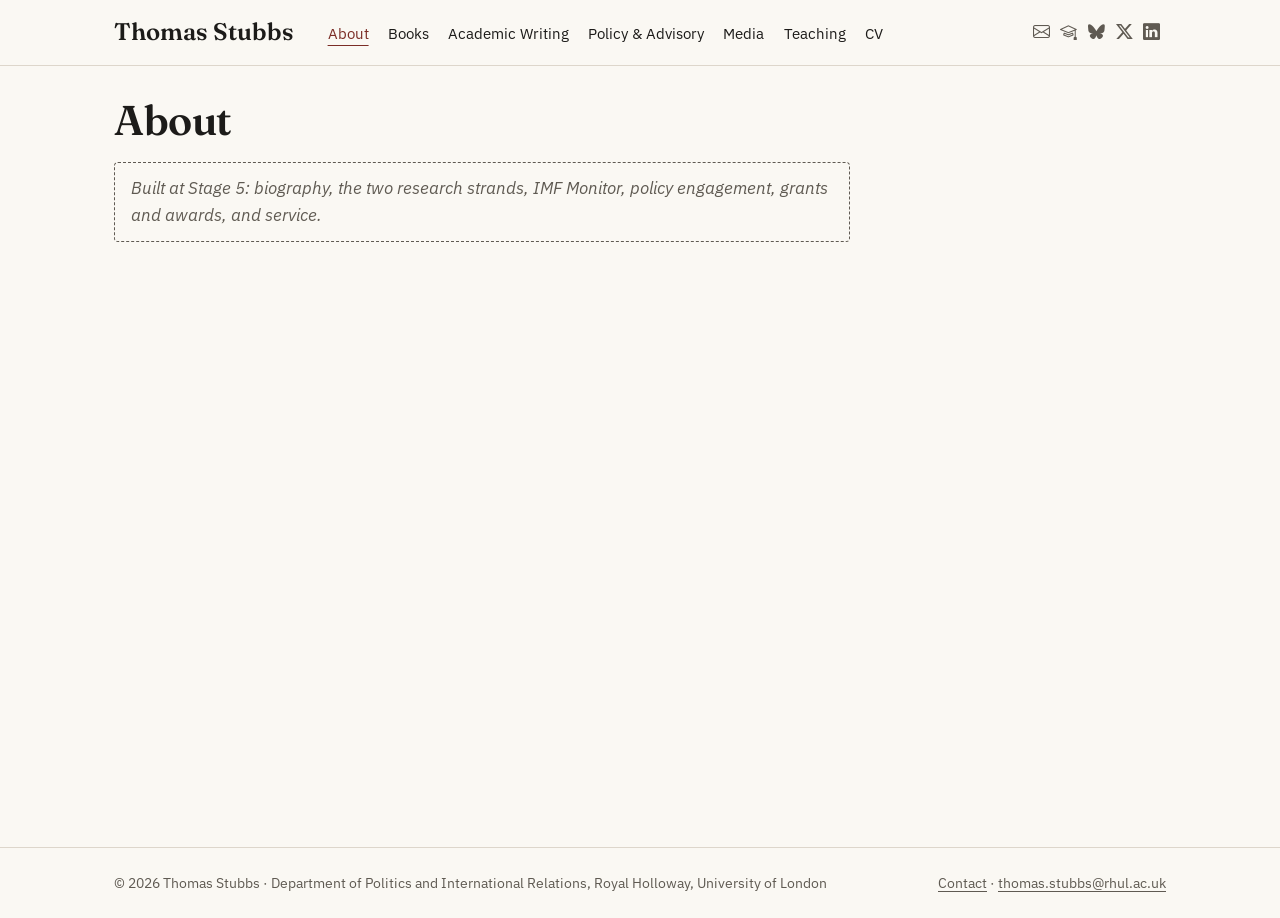
==== docs/about/index.html @ 8ccba4ed "Stage 5: CV and Contact pages - CV: download button, then the PDF open on the page in a frame, as   " ====
<!DOCTYPE html>
<html xmlns="http://www.w3.org/1999/xhtml" lang="en-GB" xml:lang="en-GB"><head>

<meta charset="utf-8">
<meta name="generator" content="quarto-1.9.38">

<meta name="viewport" content="width=device-width, initial-scale=1.0, user-scalable=yes">


<title>About | Thomas Stubbs</title>
<style>
/* Default styles provided by pandoc.
** See https://pandoc.org/MANUAL.html#variables-for-html for config info.
*/
code{white-space: pre-wrap;}
span.smallcaps{font-variant: small-caps;}
div.columns{display: flex; gap: min(4vw, 1.5em);}
div.column{flex: auto; overflow-x: auto;}
div.hanging-indent{margin-left: 1.5em; text-indent: -1.5em;}
ul.task-list{list-style: none;}
ul.task-list li input[type="checkbox"] {
  width: 0.8em;
  margin: 0 0.8em 0.2em -1em; /* quarto-specific, see https://github.com/quarto-dev/quarto-cli/issues/4556 */ 
  vertical-align: middle;
}
</style>


<script src="../site_libs/quarto-nav/quarto-nav.js"></script>
<script src="../site_libs/quarto-nav/headroom.min.js"></script>
<link href="../images/favicon.png" rel="icon" type="image/png">
<script src="../site_libs/clipboard/clipboard.min.js"></script>
<script src="../site_libs/quarto-html/quarto.js" type="module"></script>
<script src="../site_libs/quarto-html/tabsets/tabsets.js" type="module"></script>
<script src="../site_libs/quarto-html/popper.min.js"></script>
<script src="../site_libs/quarto-html/tippy.umd.min.js"></script>
<script src="../site_libs/quarto-html/anchor.min.js"></script>
<link href="../site_libs/quarto-html/tippy.css" rel="stylesheet">
<link href="../site_libs/quarto-html/quarto-syntax-highlighting-15634bcf2e68342d4ad2dfa704d543f6.css" rel="stylesheet" id="quarto-text-highlighting-styles">
<script src="../site_libs/bootstrap/bootstrap.min.js"></script>
<link href="../site_libs/bootstrap/bootstrap-icons.css" rel="stylesheet">
<link href="../site_libs/bootstrap/bootstrap-769b7548b85df619b574831559ffb1c0.min.css" rel="stylesheet" append-hash="true" id="quarto-bootstrap" data-mode="light">
<script id="quarto-search-options" type="application/json">{
  "language": {
    "search-no-results-text": "No results",
    "search-matching-documents-text": "matching documents",
    "search-copy-link-title": "Copy link to search",
    "search-hide-matches-text": "Hide additional matches",
    "search-more-match-text": "more match in this document",
    "search-more-matches-text": "more matches in this document",
    "search-clear-button-title": "Clear",
    "search-text-placeholder": "",
    "search-detached-cancel-button-title": "Cancel",
    "search-submit-button-title": "Submit",
    "search-label": "Search"
  }
}</script>
<script async="" src="https://www.googletagmanager.com/gtag/js?id=G-SD0DBH1WWM"></script>

<script type="text/javascript">

window.dataLayer = window.dataLayer || [];
function gtag(){dataLayer.push(arguments);}
gtag('js', new Date());
gtag('config', 'G-SD0DBH1WWM', { 'anonymize_ip': true});
</script>
<meta name="robots" content="noindex, nofollow">
<meta name="format-detection" content="telephone=no, date=no, address=no, email=no">


<link rel="stylesheet" href="../styles/fonts.css">
<link rel="canonical" href="https://thomasairbag.github.io/tstubbs-website/about/">
</head>

<body class="nav-fixed fullcontent quarto-light">

<div id="quarto-search-results"></div>
  <header id="quarto-header" class="headroom fixed-top">
    <nav class="navbar navbar-expand-lg " data-bs-theme="dark">
      <div class="navbar-container container-fluid">
      <div class="navbar-brand-container mx-auto">
    <a class="navbar-brand" href="../index.html">
    <span class="navbar-title">Thomas Stubbs</span>
    </a>
  </div>
          <button class="navbar-toggler" type="button" data-bs-toggle="collapse" data-bs-target="#navbarCollapse" aria-controls="navbarCollapse" role="menu" aria-expanded="false" aria-label="Toggle navigation" onclick="if (window.quartoToggleHeadroom) { window.quartoToggleHeadroom(); }">
  <span class="navbar-toggler-icon"></span>
</button>
          <div class="collapse navbar-collapse" id="navbarCollapse">
            <ul class="navbar-nav navbar-nav-scroll me-auto">
  <li class="nav-item">
    <a class="nav-link active" href="../about/index.html" aria-current="page"> 
<span class="menu-text">About</span></a>
  </li>  
  <li class="nav-item">
    <a class="nav-link" href="../books/index.html"> 
<span class="menu-text">Books</span></a>
  </li>  
  <li class="nav-item">
    <a class="nav-link" href="../publications/index.html"> 
<span class="menu-text">Academic Writing</span></a>
  </li>  
  <li class="nav-item">
    <a class="nav-link" href="../policy/index.html"> 
<span class="menu-text">Policy &amp; Advisory</span></a>
  </li>  
  <li class="nav-item">
    <a class="nav-link" href="../media/index.html"> 
<span class="menu-text">Media</span></a>
  </li>  
  <li class="nav-item">
    <a class="nav-link" href="../teaching/index.html"> 
<span class="menu-text">Teaching</span></a>
  </li>  
  <li class="nav-item">
    <a class="nav-link" href="../cv/index.html"> 
<span class="menu-text">CV</span></a>
  </li>  
</ul>
            <ul class="navbar-nav navbar-nav-scroll ms-auto">
  <li class="nav-item compact">
    <a class="nav-link" href="mailto:thomas.stubbs@rhul.ac.uk"> <i class="bi bi-envelope" role="img" aria-label="Email">
</i> 
<span class="menu-text"></span></a>
  </li>  
  <li class="nav-item compact">
    <a class="nav-link" href="https://scholar.google.com/citations?user=iezkZAcAAAAJ"> <i class="bi bi-mortarboard" role="img" aria-label="Google Scholar">
</i> 
<span class="menu-text"></span></a>
  </li>  
  <li class="nav-item compact">
    <a class="nav-link" href="https://bsky.app/profile/thomstubbs.bsky.social"> <i class="bi bi-bluesky" role="img" aria-label="Bluesky">
</i> 
<span class="menu-text"></span></a>
  </li>  
  <li class="nav-item compact">
    <a class="nav-link" href="https://x.com/thomstubbs"> <i class="bi bi-twitter-x" role="img" aria-label="X">
</i> 
<span class="menu-text"></span></a>
  </li>  
  <li class="nav-item compact">
    <a class="nav-link" href="https://www.linkedin.com/in/thomas-stubbs-50a769253/"> <i class="bi bi-linkedin" role="img" aria-label="LinkedIn">
</i> 
<span class="menu-text"></span></a>
  </li>  
</ul>
          </div> <!-- /navcollapse -->
            <div class="quarto-navbar-tools">
</div>
      </div> <!-- /container-fluid -->
    </nav>
</header>
<!-- content -->
<div id="quarto-content" class="quarto-container page-columns page-rows-contents page-layout-article page-navbar">
<!-- sidebar -->
<!-- margin-sidebar -->
    
<!-- main -->
<main class="content" id="quarto-document-content">
<a class="visually-hidden-focusable skip-link" href="#quarto-document-content">Skip to main content</a>
<script>
  // Quarto inserts this include inside <main>. Move the link to the start of
  // <body>, so it is the first thing a keyboard user reaches.
  (function () {
    var link = document.currentScript.previousElementSibling;
    document.body.insertBefore(link, document.body.firstChild);
  })();
</script>

<header id="title-block-header" class="quarto-title-block default">
<div class="quarto-title">
<h1 class="title">About</h1>
</div>



<div class="quarto-title-meta">

    
  
    
  </div>
  


</header>


<div class="draft-note">
<p>Built at Stage 5: biography, the two research strands, IMF Monitor, policy engagement, grants and awards, and service.</p>
</div>



</main> <!-- /main -->
<script id="quarto-html-after-body" type="application/javascript">
  window.document.addEventListener("DOMContentLoaded", function (event) {
    const icon = "";
    const anchorJS = new window.AnchorJS();
    anchorJS.options = {
      placement: 'right',
      icon: icon
    };
    anchorJS.add('.anchored');
    const isCodeAnnotation = (el) => {
      for (const clz of el.classList) {
        if (clz.startsWith('code-annotation-')) {                     
          return true;
        }
      }
      return false;
    }
    const onCopySuccess = function(e) {
      // button target
      const button = e.trigger;
      // don't keep focus
      button.blur();
      // flash "checked"
      button.classList.add('code-copy-button-checked');
      var currentTitle = button.getAttribute("title");
      button.setAttribute("title", "Copied!");
      let tooltip;
      if (window.bootstrap) {
        button.setAttribute("data-bs-toggle", "tooltip");
        button.setAttribute("data-bs-placement", "left");
        button.setAttribute("data-bs-title", "Copied!");
        tooltip = new bootstrap.Tooltip(button, 
          { trigger: "manual", 
            customClass: "code-copy-button-tooltip",
            offset: [0, -8]});
        tooltip.show();    
      }
      setTimeout(function() {
        if (tooltip) {
          tooltip.hide();
          button.removeAttribute("data-bs-title");
          button.removeAttribute("data-bs-toggle");
          button.removeAttribute("data-bs-placement");
        }
        button.setAttribute("title", currentTitle);
        button.classList.remove('code-copy-button-checked');
      }, 1000);
      // clear code selection
      e.clearSelection();
    }
    const getTextToCopy = function(trigger) {
      const outerScaffold = trigger.parentElement.cloneNode(true);
      const codeEl = outerScaffold.querySelector('code');
      for (const childEl of codeEl.children) {
        if (isCodeAnnotation(childEl)) {
          childEl.remove();
        }
      }
      return codeEl.innerText;
    }
    const clipboard = new window.ClipboardJS('.code-copy-button:not([data-in-quarto-modal])', {
      text: getTextToCopy
    });
    clipboard.on('success', onCopySuccess);
    if (window.document.getElementById('quarto-embedded-source-code-modal')) {
      const clipboardModal = new window.ClipboardJS('.code-copy-button[data-in-quarto-modal]', {
        text: getTextToCopy,
        container: window.document.getElementById('quarto-embedded-source-code-modal')
      });
      clipboardModal.on('success', onCopySuccess);
    }
      var localhostRegex = new RegExp(/^(?:http|https):\/\/localhost\:?[0-9]*\//);
      var mailtoRegex = new RegExp(/^mailto:/);
        var filterRegex = new RegExp("https:\/\/thomasairbag\.github\.io\/tstubbs-website\/");
      var isInternal = (href) => {
          return filterRegex.test(href) || localhostRegex.test(href) || mailtoRegex.test(href);
      }
      // Inspect non-navigation links and adorn them if external
     var links = window.document.querySelectorAll('a[href]:not(.nav-link):not(.navbar-brand):not(.toc-action):not(.sidebar-link):not(.sidebar-item-toggle):not(.pagination-link):not(.no-external):not([aria-hidden]):not(.dropdown-item):not(.quarto-navigation-tool):not(.about-link)');
      for (var i=0; i<links.length; i++) {
        const link = links[i];
        if (!isInternal(link.href)) {
          // undo the damage that might have been done by quarto-nav.js in the case of
          // links that we want to consider external
          if (link.dataset.originalHref !== undefined) {
            link.href = link.dataset.originalHref;
          }
        }
      }
    function tippyHover(el, contentFn, onTriggerFn, onUntriggerFn) {
      const config = {
        allowHTML: true,
        maxWidth: 500,
        delay: 100,
        arrow: false,
        appendTo: function(el) {
            return el.parentElement;
        },
        interactive: true,
        interactiveBorder: 10,
        theme: 'quarto',
        placement: 'bottom-start',
      };
      if (contentFn) {
        config.content = contentFn;
      }
      if (onTriggerFn) {
        config.onTrigger = onTriggerFn;
      }
      if (onUntriggerFn) {
        config.onUntrigger = onUntriggerFn;
      }
      window.tippy(el, config); 
    }
    const noterefs = window.document.querySelectorAll('a[role="doc-noteref"]');
    for (var i=0; i<noterefs.length; i++) {
      const ref = noterefs[i];
      tippyHover(ref, function() {
        // use id or data attribute instead here
        let href = ref.getAttribute('data-footnote-href') || ref.getAttribute('href');
        try { href = new URL(href).hash; } catch {}
        const id = href.replace(/^#\/?/, "");
        const note = window.document.getElementById(id);
        if (note) {
          return note.innerHTML;
        } else {
          return "";
        }
      });
    }
    const xrefs = window.document.querySelectorAll('a.quarto-xref');
    const processXRef = (id, note) => {
      // Strip column container classes
      const stripColumnClz = (el) => {
        el.classList.remove("page-full", "page-columns");
        if (el.children) {
          for (const child of el.children) {
            stripColumnClz(child);
          }
        }
      }
      stripColumnClz(note)
      if (id === null || id.startsWith('sec-')) {
        // Special case sections, only their first couple elements
        const container = document.createElement("div");
        if (note.children && note.children.length > 2) {
          container.appendChild(note.children[0].cloneNode(true));
          for (let i = 1; i < note.children.length; i++) {
            const child = note.children[i];
            if (child.tagName === "P" && child.innerText === "") {
              continue;
            } else {
              container.appendChild(child.cloneNode(true));
              break;
            }
          }
          if (window.Quarto?.typesetMath) {
            window.Quarto.typesetMath(container);
          }
          return container.innerHTML
        } else {
          if (window.Quarto?.typesetMath) {
            window.Quarto.typesetMath(note);
          }
          return note.innerHTML;
        }
      } else {
        // Remove any anchor links if they are present
        const anchorLink = note.querySelector('a.anchorjs-link');
        if (anchorLink) {
          anchorLink.remove();
        }
        if (window.Quarto?.typesetMath) {
          window.Quarto.typesetMath(note);
        }
        if (note.classList.contains("callout")) {
          return note.outerHTML;
        } else {
          return note.innerHTML;
        }
      }
    }
    for (var i=0; i<xrefs.length; i++) {
      const xref = xrefs[i];
      tippyHover(xref, undefined, function(instance) {
        instance.disable();
        let url = xref.getAttribute('href');
        let hash = undefined; 
        if (url.startsWith('#')) {
          hash = url;
        } else {
          try { hash = new URL(url).hash; } catch {}
        }
        if (hash) {
          const id = hash.replace(/^#\/?/, "");
          const note = window.document.getElementById(id);
          if (note !== null) {
            try {
              const html = processXRef(id, note.cloneNode(true));
              instance.setContent(html);
            } finally {
              instance.enable();
              instance.show();
            }
          } else {
            // See if we can fetch this
            fetch(url.split('#')[0])
            .then(res => res.text())
            .then(html => {
              const parser = new DOMParser();
              const htmlDoc = parser.parseFromString(html, "text/html");
              const note = htmlDoc.getElementById(id);
              if (note !== null) {
                const html = processXRef(id, note);
                instance.setContent(html);
              } 
            }).finally(() => {
              instance.enable();
              instance.show();
            });
          }
        } else {
          // See if we can fetch a full url (with no hash to target)
          // This is a special case and we should probably do some content thinning / targeting
          fetch(url)
          .then(res => res.text())
          .then(html => {
            const parser = new DOMParser();
            const htmlDoc = parser.parseFromString(html, "text/html");
            const note = htmlDoc.querySelector('main.content');
            if (note !== null) {
              // This should only happen for chapter cross references
              // (since there is no id in the URL)
              // remove the first header
              if (note.children.length > 0 && note.children[0].tagName === "HEADER") {
                note.children[0].remove();
              }
              const html = processXRef(null, note);
              instance.setContent(html);
            } 
          }).finally(() => {
            instance.enable();
            instance.show();
          });
        }
      }, function(instance) {
      });
    }
        let selectedAnnoteEl;
        const selectorForAnnotation = ( cell, annotation) => {
          let cellAttr = 'data-code-cell="' + cell + '"';
          let lineAttr = 'data-code-annotation="' +  annotation + '"';
          const selector = 'span[' + cellAttr + '][' + lineAttr + ']';
          return selector;
        }
        const selectCodeLines = (annoteEl) => {
          const doc = window.document;
          const targetCell = annoteEl.getAttribute("data-target-cell");
          const targetAnnotation = annoteEl.getAttribute("data-target-annotation");
          const annoteSpan = window.document.querySelector(selectorForAnnotation(targetCell, targetAnnotation));
          const lines = annoteSpan.getAttribute("data-code-lines").split(",");
          const lineIds = lines.map((line) => {
            return targetCell + "-" + line;
          })
          let top = null;
          let height = null;
          let parent = null;
          if (lineIds.length > 0) {
              //compute the position of the single el (top and bottom and make a div)
              const el = window.document.getElementById(lineIds[0]);
              top = el.offsetTop;
              height = el.offsetHeight;
              parent = el.parentElement.parentElement;
            if (lineIds.length > 1) {
              const lastEl = window.document.getElementById(lineIds[lineIds.length - 1]);
              const bottom = lastEl.offsetTop + lastEl.offsetHeight;
              height = bottom - top;
            }
            if (top !== null && height !== null && parent !== null) {
              // cook up a div (if necessary) and position it 
              let div = window.document.getElementById("code-annotation-line-highlight");
              if (div === null) {
                div = window.document.createElement("div");
                div.setAttribute("id", "code-annotation-line-highlight");
                div.style.position = 'absolute';
                parent.appendChild(div);
              }
              div.style.top = top - 2 + "px";
              div.style.height = height + 4 + "px";
              div.style.left = 0;
              let gutterDiv = window.document.getElementById("code-annotation-line-highlight-gutter");
              if (gutterDiv === null) {
                gutterDiv = window.document.createElement("div");
                gutterDiv.setAttribute("id", "code-annotation-line-highlight-gutter");
                gutterDiv.style.position = 'absolute';
                const codeCell = window.document.getElementById(targetCell);
                const gutter = codeCell.querySelector('.code-annotation-gutter');
                gutter.appendChild(gutterDiv);
              }
              gutterDiv.style.top = top - 2 + "px";
              gutterDiv.style.height = height + 4 + "px";
            }
            selectedAnnoteEl = annoteEl;
          }
        };
        const unselectCodeLines = () => {
          const elementsIds = ["code-annotation-line-highlight", "code-annotation-line-highlight-gutter"];
          elementsIds.forEach((elId) => {
            const div = window.document.getElementById(elId);
            if (div) {
              div.remove();
            }
          });
          selectedAnnoteEl = undefined;
        };
          // Handle positioning of the toggle
      window.addEventListener(
        "resize",
        throttle(() => {
          elRect = undefined;
          if (selectedAnnoteEl) {
            selectCodeLines(selectedAnnoteEl);
          }
        }, 10)
      );
      function throttle(fn, ms) {
      let throttle = false;
      let timer;
        return (...args) => {
          if(!throttle) { // first call gets through
              fn.apply(this, args);
              throttle = true;
          } else { // all the others get throttled
              if(timer) clearTimeout(timer); // cancel #2
              timer = setTimeout(() => {
                fn.apply(this, args);
                timer = throttle = false;
              }, ms);
          }
        };
      }
        // Attach click handler to the DT
        const annoteDls = window.document.querySelectorAll('dt[data-target-cell]');
        for (const annoteDlNode of annoteDls) {
          annoteDlNode.addEventListener('click', (event) => {
            const clickedEl = event.target;
            if (clickedEl !== selectedAnnoteEl) {
              unselectCodeLines();
              const activeEl = window.document.querySelector('dt[data-target-cell].code-annotation-active');
              if (activeEl) {
                activeEl.classList.remove('code-annotation-active');
              }
              selectCodeLines(clickedEl);
              clickedEl.classList.add('code-annotation-active');
            } else {
              // Unselect the line
              unselectCodeLines();
              clickedEl.classList.remove('code-annotation-active');
            }
          });
        }
    const findCites = (el) => {
      const parentEl = el.parentElement;
      if (parentEl) {
        const cites = parentEl.dataset.cites;
        if (cites) {
          return {
            el,
            cites: cites.split(' ')
          };
        } else {
          return findCites(el.parentElement)
        }
      } else {
        return undefined;
      }
    };
    var bibliorefs = window.document.querySelectorAll('a[role="doc-biblioref"]');
    for (var i=0; i<bibliorefs.length; i++) {
      const ref = bibliorefs[i];
      const citeInfo = findCites(ref);
      if (citeInfo) {
        tippyHover(citeInfo.el, function() {
          var popup = window.document.createElement('div');
          citeInfo.cites.forEach(function(cite) {
            var citeDiv = window.document.createElement('div');
            citeDiv.classList.add('hanging-indent');
            citeDiv.classList.add('csl-entry');
            var biblioDiv = window.document.getElementById('ref-' + cite);
            if (biblioDiv) {
              citeDiv.innerHTML = biblioDiv.innerHTML;
            }
            popup.appendChild(citeDiv);
          });
          return popup.innerHTML;
        });
      }
    }
  });
  </script>
</div> <!-- /content -->
<footer class="footer">
  <div class="nav-footer">
    <div class="nav-footer-left">
<p>© 2026 Thomas Stubbs · Department of Politics and International Relations, Royal Holloway, University of London</p>
</div>   
    <div class="nav-footer-center">
      &nbsp;
    </div>
    <div class="nav-footer-right">
<p><a href="../contact/index.html">Contact</a> · <a href="mailto:thomas.stubbs@rhul.ac.uk">thomas.stubbs@rhul.ac.uk</a></p>
</div>
  </div>
</footer>




</body></html>
---- docs/site_libs/quarto-html/tippy.css ----
.tippy-box[data-animation=fade][data-state=hidden]{opacity:0}[data-tippy-root]{max-width:calc(100vw - 10px)}.tippy-box{position:relative;background-color:#333;color:#fff;border-radius:4px;font-size:14px;line-height:1.4;white-space:normal;outline:0;transition-property:transform,visibility,opacity}.tippy-box[data-placement^=top]>.tippy-arrow{bottom:0}.tippy-box[data-placement^=top]>.tippy-arrow:before{bottom:-7px;left:0;border-width:8px 8px 0;border-top-color:initial;transform-origin:center top}.tippy-box[data-placement^=bottom]>.tippy-arrow{top:0}.tippy-box[data-placement^=bottom]>.tippy-arrow:before{top:-7px;left:0;border-width:0 8px 8px;border-bottom-color:initial;transform-origin:center bottom}.tippy-box[data-placement^=left]>.tippy-arrow{right:0}.tippy-box[data-placement^=left]>.tippy-arrow:before{border-width:8px 0 8px 8px;border-left-color:initial;right:-7px;transform-origin:center left}.tippy-box[data-placement^=right]>.tippy-arrow{left:0}.tippy-box[data-placement^=right]>.tippy-arrow:before{left:-7px;border-width:8px 8px 8px 0;border-right-color:initial;transform-origin:center right}.tippy-box[data-inertia][data-state=visible]{transition-timing-function:cubic-bezier(.54,1.5,.38,1.11)}.tippy-arrow{width:16px;height:16px;color:#333}.tippy-arrow:before{content:"";position:absolute;border-color:transparent;border-style:solid}.tippy-content{position:relative;padding:5px 9px;z-index:1}
---- docs/site_libs/quarto-html/quarto-syntax-highlighting-15634bcf2e68342d4ad2dfa704d543f6.css ----
/* quarto syntax highlight colors */
:root {
  --quarto-hl-ot-color: #003B4F;
  --quarto-hl-at-color: #657422;
  --quarto-hl-ss-color: #20794D;
  --quarto-hl-an-color: #5E5E5E;
  --quarto-hl-fu-color: #4758AB;
  --quarto-hl-st-color: #20794D;
  --quarto-hl-cf-color: #003B4F;
  --quarto-hl-op-color: #5E5E5E;
  --quarto-hl-er-color: #AD0000;
  --quarto-hl-bn-color: #AD0000;
  --quarto-hl-al-color: #AD0000;
  --quarto-hl-va-color: #111111;
  --quarto-hl-bu-color: inherit;
  --quarto-hl-ex-color: inherit;
  --quarto-hl-pp-color: #AD0000;
  --quarto-hl-in-color: #5E5E5E;
  --quarto-hl-vs-color: #20794D;
  --quarto-hl-wa-color: #5E5E5E;
  --quarto-hl-do-color: #5E5E5E;
  --quarto-hl-im-color: #00769E;
  --quarto-hl-ch-color: #20794D;
  --quarto-hl-dt-color: #AD0000;
  --quarto-hl-fl-color: #AD0000;
  --quarto-hl-co-color: #5E5E5E;
  --quarto-hl-cv-color: #5E5E5E;
  --quarto-hl-cn-color: #8f5902;
  --quarto-hl-sc-color: #5E5E5E;
  --quarto-hl-dv-color: #AD0000;
  --quarto-hl-kw-color: #003B4F;
}

/* other quarto variables */
:root {
  --quarto-font-monospace: SFMono-Regular, Menlo, Monaco, Consolas, "Liberation Mono", "Courier New", monospace;
}

/* syntax highlight based on Pandoc's rules */
pre > code.sourceCode > span {
  color: #003B4F;
}

code.sourceCode > span {
  color: #003B4F;
}

div.sourceCode,
div.sourceCode pre.sourceCode {
  color: #003B4F;
}

/* Normal */
code span {
  color: #003B4F;
}

/* Alert */
code span.al {
  color: #AD0000;
  font-style: inherit;
}

/* Annotation */
code span.an {
  color: #5E5E5E;
  font-style: inherit;
}

/* Attribute */
code span.at {
  color: #657422;
  font-style: inherit;
}

/* BaseN */
code span.bn {
  color: #AD0000;
  font-style: inherit;
}

/* BuiltIn */
code span.bu {
  font-style: inherit;
}

/* ControlFlow */
code span.cf {
  color: #003B4F;
  font-weight: bold;
  font-style: inherit;
}

/* Char */
code span.ch {
  color: #20794D;
  font-style: inherit;
}

/* Constant */
code span.cn {
  color: #8f5902;
  font-style: inherit;
}

/* Comment */
code span.co {
  color: #5E5E5E;
  font-style: inherit;
}

/* CommentVar */
code span.cv {
  color: #5E5E5E;
  font-style: italic;
}

/* Documentation */
code span.do {
  color: #5E5E5E;
  font-style: italic;
}

/* DataType */
code span.dt {
  color: #AD0000;
  font-style: inherit;
}

/* DecVal */
code span.dv {
  color: #AD0000;
  font-style: inherit;
}

/* Error */
code span.er {
  color: #AD0000;
  font-style: inherit;
}

/* Extension */
code span.ex {
  font-style: inherit;
}

/* Float */
code span.fl {
  color: #AD0000;
  font-style: inherit;
}

/* Function */
code span.fu {
  color: #4758AB;
  font-style: inherit;
}

/* Import */
code span.im {
  color: #00769E;
  font-style: inherit;
}

/* Information */
code span.in {
  color: #5E5E5E;
  font-style: inherit;
}

/* Keyword */
code span.kw {
  color: #003B4F;
  font-weight: bold;
  font-style: inherit;
}

/* Operator */
code span.op {
  color: #5E5E5E;
  font-style: inherit;
}

/* Other */
code span.ot {
  color: #003B4F;
  font-style: inherit;
}

/* Preprocessor */
code span.pp {
  color: #AD0000;
  font-style: inherit;
}

/* SpecialChar */
code span.sc {
  color: #5E5E5E;
  font-style: inherit;
}

/* SpecialString */
code span.ss {
  color: #20794D;
  font-style: inherit;
}

/* String */
code span.st {
  color: #20794D;
  font-style: inherit;
}

/* Variable */
code span.va {
  color: #111111;
  font-style: inherit;
}

/* VerbatimString */
code span.vs {
  color: #20794D;
  font-style: inherit;
}

/* Warning */
code span.wa {
  color: #5E5E5E;
  font-style: italic;
}

.prevent-inlining {
  content: "</";
}

/*# sourceMappingURL=f23921c56f73e400b49028c9186a1aa0.css.map */
---- docs/styles/fonts.css ----
/* Self-hosted fonts (decision 19): Fraunces for headings, IBM Plex Sans for
   text. The files are Google Fonts' own variable WOFF2 files, the ones the
   approved Stage 2 mock-ups loaded, downloaded unmodified on 10 November 2026
   from fonts.gstatic.com (Fraunces v38, IBM Plex Sans v23). Each typeface has
   a Latin and an extended-Latin file per style; a browser fetches the
   extended file only for a page that needs it (for example the macrons in
   "Ngā Pae o te Māramatanga"). SIL Open Font Licence 1.1; each folder in
   fonts/ carries its OFL.txt.
   Kept in plain CSS rather than custom.scss so the url() paths stay relative
   to this file: docs/styles/fonts.css -> docs/fonts/. */

/* Fraunces: one variable file per style covers weights 400 to 600 and the
   optical sizes 9 to 144, which browsers pick from the text size. */

@font-face {
  font-family: "Fraunces";
  font-style: normal;
  font-weight: 400 600;
  font-display: swap;
  src: url("../fonts/fraunces/Fraunces-roman-latin.woff2") format("woff2");
  unicode-range: U+0000-00FF, U+0131, U+0152-0153, U+02BB-02BC, U+02C6, U+02DA, U+02DC, U+0304, U+0308, U+0329, U+2000-206F, U+20AC, U+2122, U+2191, U+2193, U+2212, U+2215, U+FEFF, U+FFFD;
}

@font-face {
  font-family: "Fraunces";
  font-style: normal;
  font-weight: 400 600;
  font-display: swap;
  src: url("../fonts/fraunces/Fraunces-roman-latin-ext.woff2") format("woff2");
  unicode-range: U+0100-02BA, U+02BD-02C5, U+02C7-02CC, U+02CE-02D7, U+02DD-02FF, U+0304, U+0308, U+0329, U+1D00-1DBF, U+1E00-1E9F, U+1EF2-1EFF, U+2020, U+20A0-20AB, U+20AD-20C4, U+2113, U+2C60-2C7F, U+A720-A7FF;
}

@font-face {
  font-family: "Fraunces";
  font-style: italic;
  font-weight: 400;
  font-display: swap;
  src: url("../fonts/fraunces/Fraunces-italic-latin.woff2") format("woff2");
  unicode-range: U+0000-00FF, U+0131, U+0152-0153, U+02BB-02BC, U+02C6, U+02DA, U+02DC, U+0304, U+0308, U+0329, U+2000-206F, U+20AC, U+2122, U+2191, U+2193, U+2212, U+2215, U+FEFF, U+FFFD;
}

@font-face {
  font-family: "Fraunces";
  font-style: italic;
  font-weight: 400;
  font-display: swap;
  src: url("../fonts/fraunces/Fraunces-italic-latin-ext.woff2") format("woff2");
  unicode-range: U+0100-02BA, U+02BD-02C5, U+02C7-02CC, U+02CE-02D7, U+02DD-02FF, U+0304, U+0308, U+0329, U+1D00-1DBF, U+1E00-1E9F, U+1EF2-1EFF, U+2020, U+20A0-20AB, U+20AD-20C4, U+2113, U+2C60-2C7F, U+A720-A7FF;
}

/* IBM Plex Sans: one variable file per style covers weights 400 to 600. */

@font-face {
  font-family: "IBM Plex Sans";
  font-style: normal;
  font-weight: 400 600;
  font-display: swap;
  src: url("../fonts/ibm-plex-sans/IBMPlexSans-roman-latin.woff2") format("woff2");
  unicode-range: U+0000-00FF, U+0131, U+0152-0153, U+02BB-02BC, U+02C6, U+02DA, U+02DC, U+0304, U+0308, U+0329, U+2000-206F, U+20AC, U+2122, U+2191, U+2193, U+2212, U+2215, U+FEFF, U+FFFD;
}

@font-face {
  font-family: "IBM Plex Sans";
  font-style: normal;
  font-weight: 400 600;
  font-display: swap;
  src: url("../fonts/ibm-plex-sans/IBMPlexSans-roman-latin-ext.woff2") format("woff2");
  unicode-range: U+0100-02BA, U+02BD-02C5, U+02C7-02CC, U+02CE-02D7, U+02DD-02FF, U+0304, U+0308, U+0329, U+1D00-1DBF, U+1E00-1E9F, U+1EF2-1EFF, U+2020, U+20A0-20AB, U+20AD-20C4, U+2113, U+2C60-2C7F, U+A720-A7FF;
}

@font-face {
  font-family: "IBM Plex Sans";
  font-style: italic;
  font-weight: 400;
  font-display: swap;
  src: url("../fonts/ibm-plex-sans/IBMPlexSans-italic-latin.woff2") format("woff2");
  unicode-range: U+0000-00FF, U+0131, U+0152-0153, U+02BB-02BC, U+02C6, U+02DA, U+02DC, U+0304, U+0308, U+0329, U+2000-206F, U+20AC, U+2122, U+2191, U+2193, U+2212, U+2215, U+FEFF, U+FFFD;
}

@font-face {
  font-family: "IBM Plex Sans";
  font-style: italic;
  font-weight: 400;
  font-display: swap;
  src: url("../fonts/ibm-plex-sans/IBMPlexSans-italic-latin-ext.woff2") format("woff2");
  unicode-range: U+0100-02BA, U+02BD-02C5, U+02C7-02CC, U+02CE-02D7, U+02DD-02FF, U+0304, U+0308, U+0329, U+1D00-1DBF, U+1E00-1E9F, U+1EF2-1EFF, U+2020, U+20A0-20AB, U+20AD-20C4, U+2113, U+2C60-2C7F, U+A720-A7FF;
}
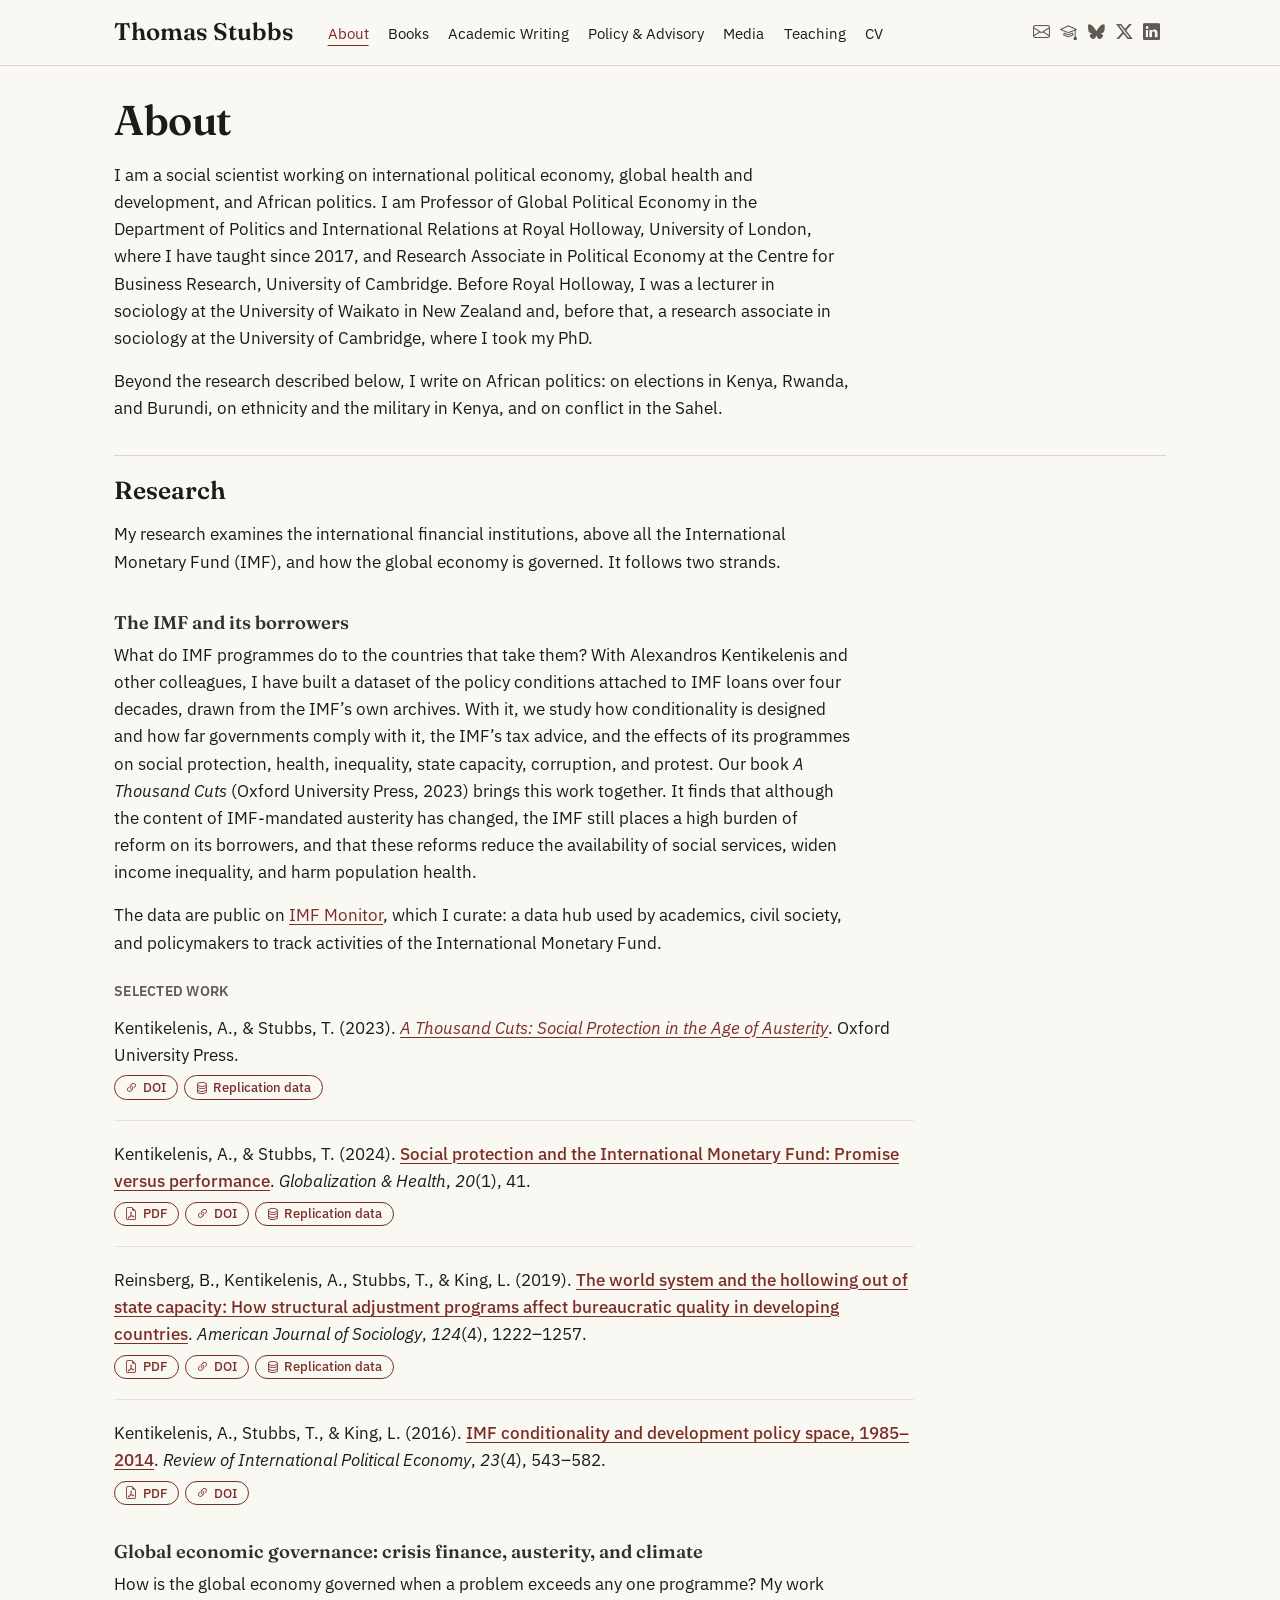
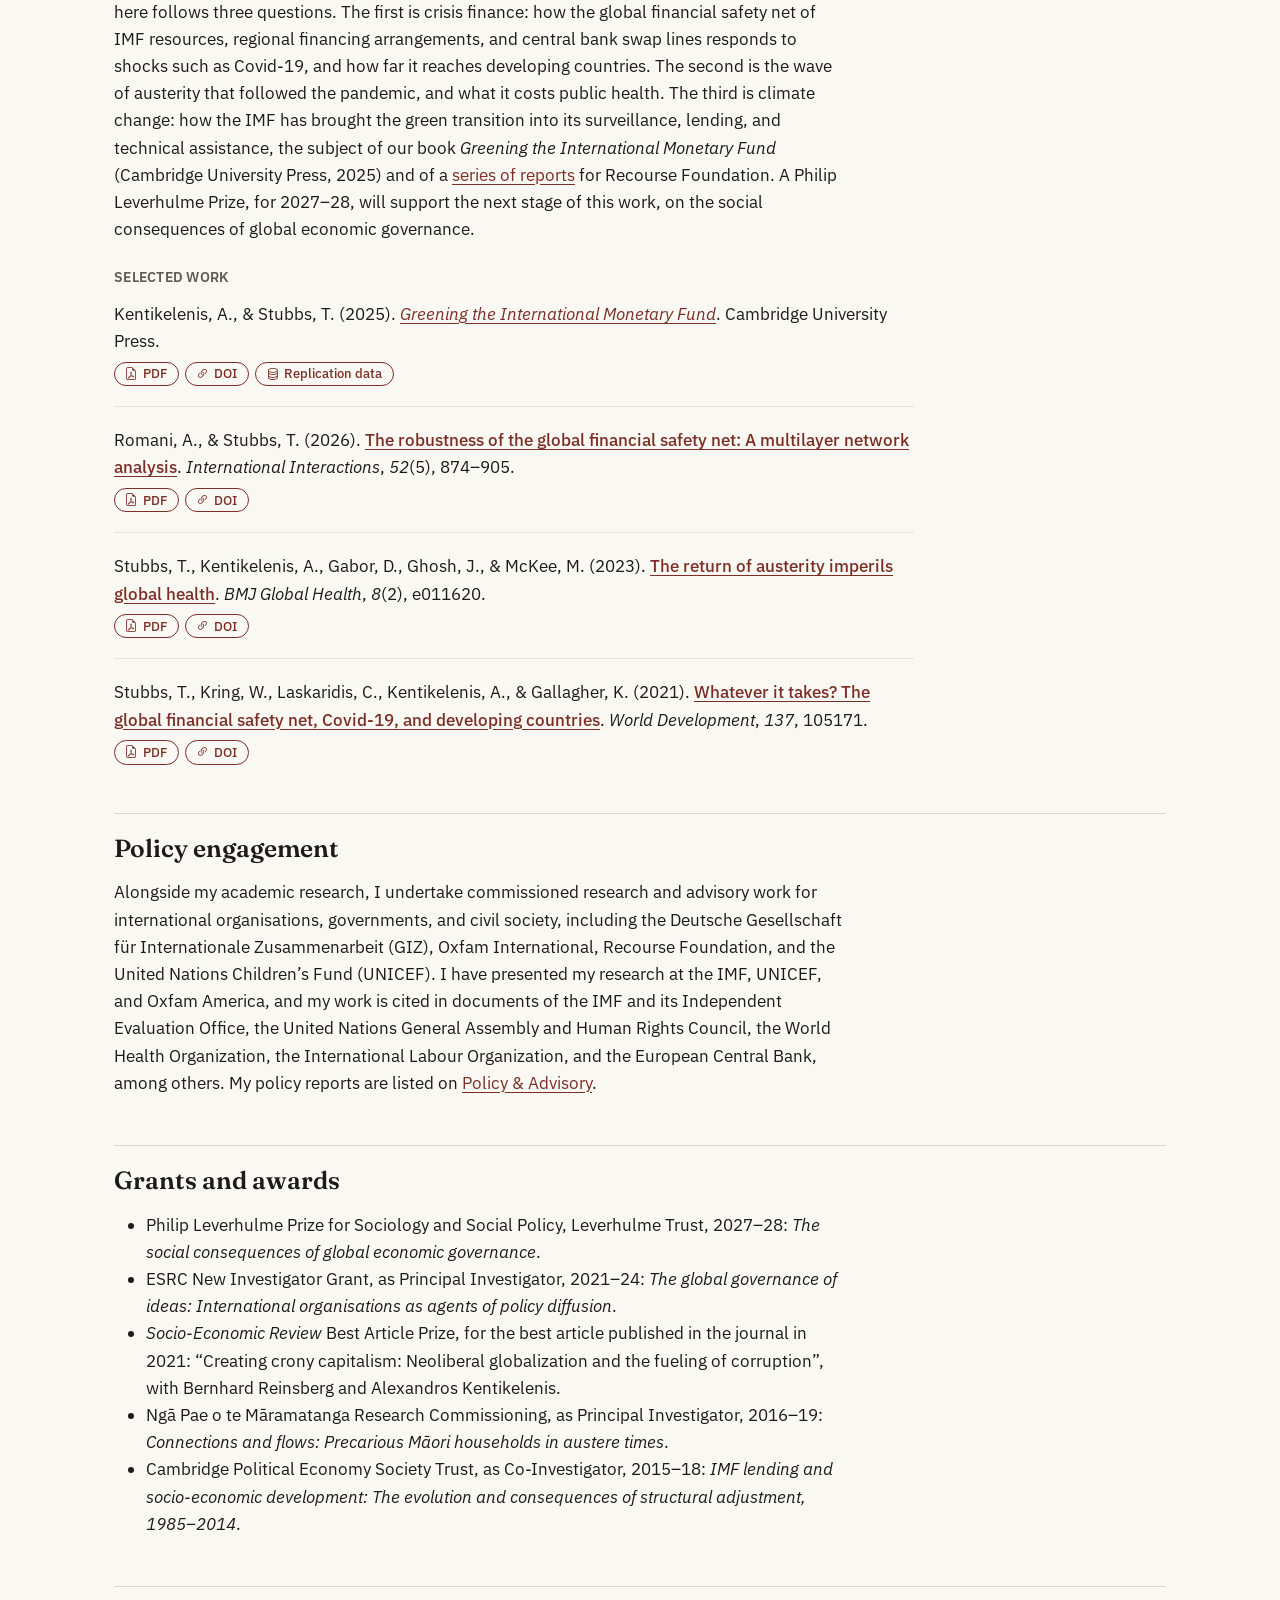
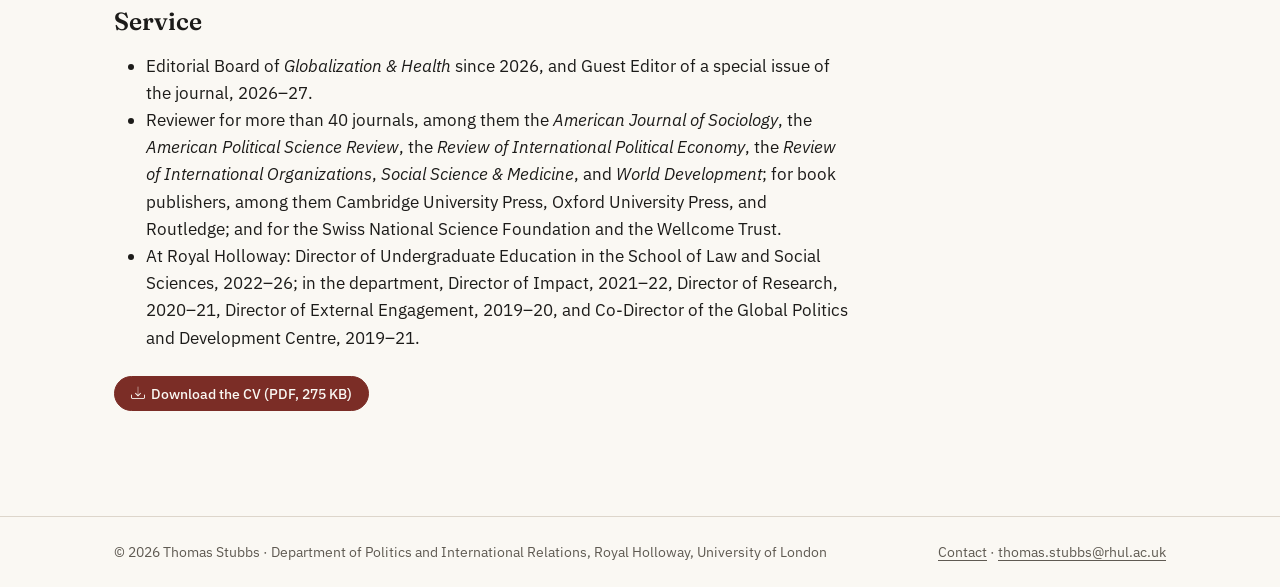
==== commit 7e60062e: "Stage 5: Home and About pages Home: name, posts, introduction, and the IMF Monitor box beside the po" ====
--- a/docs/about/index.html
+++ b/docs/about/index.html
@@ -39,7 +39,7 @@
 <link href="../site_libs/quarto-html/quarto-syntax-highlighting-15634bcf2e68342d4ad2dfa704d543f6.css" rel="stylesheet" id="quarto-text-highlighting-styles">
 <script src="../site_libs/bootstrap/bootstrap.min.js"></script>
 <link href="../site_libs/bootstrap/bootstrap-icons.css" rel="stylesheet">
-<link href="../site_libs/bootstrap/bootstrap-769b7548b85df619b574831559ffb1c0.min.css" rel="stylesheet" append-hash="true" id="quarto-bootstrap" data-mode="light">
+<link href="../site_libs/bootstrap/bootstrap-cc74931c4418622906f1f740e8cd0a3e.min.css" rel="stylesheet" append-hash="true" id="quarto-bootstrap" data-mode="light">
 <script id="quarto-search-options" type="application/json">{
   "language": {
     "search-no-results-text": "No results",
@@ -72,7 +72,7 @@
 <link rel="canonical" href="https://thomasairbag.github.io/tstubbs-website/about/">
 </head>
 
-<body class="nav-fixed fullcontent quarto-light">
+<body class="nav-fixed about fullcontent quarto-light">
 
 <div id="quarto-search-results"></div>
   <header id="quarto-header" class="headroom fixed-top">
@@ -186,11 +186,62 @@
 </header>
 
 
-<div class="draft-note">
-<p>Built at Stage 5: biography, the two research strands, IMF Monitor, policy engagement, grants and awards, and service.</p>
+<p>I am a social scientist working on international political economy, global health and development, and African politics. I am Professor of Global Political Economy in the Department of Politics and International Relations at Royal Holloway, University of London, where I have taught since 2017, and Research Associate in Political Economy at the Centre for Business Research, University of Cambridge. Before Royal Holloway, I was a lecturer in sociology at the University of Waikato in New Zealand and, before that, a research associate in sociology at the University of Cambridge, where I took my PhD.</p>
+<p>Beyond the research described below, I write on African politics: on elections in Kenya, Rwanda, and Burundi, on ethnicity and the military in Kenya, and on conflict in the Sahel.</p>
+<section id="research" class="level2">
+<h2 class="anchored" data-anchor-id="research">Research</h2>
+<p>My research examines the international financial institutions, above all the International Monetary Fund (IMF), and how the global economy is governed. It follows two strands.</p>
+<section id="the-imf-and-its-borrowers" class="level3">
+<h3 class="anchored" data-anchor-id="the-imf-and-its-borrowers">The IMF and its borrowers</h3>
+<p>What do IMF programmes do to the countries that take them? With Alexandros Kentikelenis and other colleagues, I have built a dataset of the policy conditions attached to IMF loans over four decades, drawn from the IMF’s own archives. With it, we study how conditionality is designed and how far governments comply with it, the IMF’s tax advice, and the effects of its programmes on social protection, health, inequality, state capacity, corruption, and protest. Our book <em>A Thousand Cuts</em> (Oxford University Press, 2023) brings this work together. It finds that although the content of IMF-mandated austerity has changed, the IMF still places a high burden of reform on its borrowers, and that these reforms reduce the availability of social services, widen income inequality, and harm population health.</p>
+<p>The data are public on <a href="https://imfmonitor.org/">IMF Monitor</a>, which I curate: a data hub used by academics, civil society, and policymakers to track activities of the International Monetary Fund.</p>
+<div class="selected-label">
+<p>Selected work</p>
 </div>
-
-
+<article class="pub-entry"><p class="pub-cite">Kentikelenis, A., &amp; Stubbs, T. (2023). <i><a href="https://doi.org/10.1093/oso/9780190637736.001.0001">A Thousand Cuts: Social Protection in the Age of Austerity</a></i>. Oxford University Press.</p><div class="pub-buttons"><a class="pub-btn" href="https://doi.org/10.1093/oso/9780190637736.001.0001"><i class="bi bi-link-45deg" aria-hidden="true"></i> DOI</a><a class="pub-btn" href="https://doi.org/10.7910/DVN/DPV99L"><i class="bi bi-database" aria-hidden="true"></i> Replication data</a></div></article>
+<article class="pub-entry"><p class="pub-cite">Kentikelenis, A., &amp; Stubbs, T. (2024). <a href="https://doi.org/10.1186/s12992-024-01045-9">Social protection and the International Monetary Fund: Promise versus performance</a>. <i>Globalization &amp; Health</i>, <i>20</i>(1), 41.</p><div class="pub-buttons"><a class="pub-btn" href="../files/publications/RZLLKTKQ.pdf"><i class="bi bi-file-earmark-pdf" aria-hidden="true"></i> PDF</a><a class="pub-btn" href="https://doi.org/10.1186/s12992-024-01045-9"><i class="bi bi-link-45deg" aria-hidden="true"></i> DOI</a><a class="pub-btn" href="https://doi.org/10.7910/DVN/KVVFV1"><i class="bi bi-database" aria-hidden="true"></i> Replication data</a></div></article>
+<article class="pub-entry"><p class="pub-cite">Reinsberg, B., Kentikelenis, A., Stubbs, T., &amp; King, L. (2019). <a href="https://doi.org/10.1086/701703">The world system and the hollowing out of state capacity: How structural adjustment programs affect bureaucratic quality in developing countries</a>. <i>American Journal of Sociology</i>, <i>124</i>(4), 1222–1257.</p><div class="pub-buttons"><a class="pub-btn" href="../files/publications/PGUJU5KF.pdf"><i class="bi bi-file-earmark-pdf" aria-hidden="true"></i> PDF</a><a class="pub-btn" href="https://doi.org/10.1086/701703"><i class="bi bi-link-45deg" aria-hidden="true"></i> DOI</a><a class="pub-btn" href="https://doi.org/10.7910/DVN/SCQTJX"><i class="bi bi-database" aria-hidden="true"></i> Replication data</a></div></article>
+<article class="pub-entry"><p class="pub-cite">Kentikelenis, A., Stubbs, T., &amp; King, L. (2016). <a href="https://doi.org/10.1080/09692290.2016.1174953">IMF conditionality and development policy space, 1985–2014</a>. <i>Review of International Political Economy</i>, <i>23</i>(4), 543–582.</p><div class="pub-buttons"><a class="pub-btn" href="../files/publications/2YHZR4GZ.pdf"><i class="bi bi-file-earmark-pdf" aria-hidden="true"></i> PDF</a><a class="pub-btn" href="https://doi.org/10.1080/09692290.2016.1174953"><i class="bi bi-link-45deg" aria-hidden="true"></i> DOI</a></div></article>
+</section>
+<section id="global-economic-governance-crisis-finance-austerity-and-climate" class="level3">
+<h3 class="anchored" data-anchor-id="global-economic-governance-crisis-finance-austerity-and-climate">Global economic governance: crisis finance, austerity, and climate</h3>
+<p>How is the global economy governed when a problem exceeds any one programme? My work here follows three questions. The first is crisis finance: how the global financial safety net of IMF resources, regional financing arrangements, and central bank swap lines responds to shocks such as Covid-19, and how far it reaches developing countries. The second is the wave of austerity that followed the pandemic, and what it costs public health. The third is climate change: how the IMF has brought the green transition into its surveillance, lending, and technical assistance, the subject of our book <em>Greening the International Monetary Fund</em> (Cambridge University Press, 2025) and of a <a href="../policy/index.html">series of reports</a> for Recourse Foundation. A Philip Leverhulme Prize, for 2027–28, will support the next stage of this work, on the social consequences of global economic governance.</p>
+<div class="selected-label">
+<p>Selected work</p>
+</div>
+<article class="pub-entry"><p class="pub-cite">Kentikelenis, A., &amp; Stubbs, T. (2025). <i><a href="https://doi.org/10.1017/9781009697491">Greening the International Monetary Fund</a></i>. Cambridge University Press.</p><div class="pub-buttons"><a class="pub-btn" href="../files/publications/XQ7NW3ZS.pdf"><i class="bi bi-file-earmark-pdf" aria-hidden="true"></i> PDF</a><a class="pub-btn" href="https://doi.org/10.1017/9781009697491"><i class="bi bi-link-45deg" aria-hidden="true"></i> DOI</a><a class="pub-btn" href="https://doi.org/10.7910/DVN/8BSKWO"><i class="bi bi-database" aria-hidden="true"></i> Replication data</a></div></article>
+<article class="pub-entry"><p class="pub-cite">Romani, A., &amp; Stubbs, T. (2026). <a href="https://doi.org/10.1080/03050629.2026.2700531">The robustness of the global financial safety net: A multilayer network analysis</a>. <i>International Interactions</i>, <i>52</i>(5), 874–905.</p><div class="pub-buttons"><a class="pub-btn" href="../files/publications/2IIXQCB7.pdf"><i class="bi bi-file-earmark-pdf" aria-hidden="true"></i> PDF</a><a class="pub-btn" href="https://doi.org/10.1080/03050629.2026.2700531"><i class="bi bi-link-45deg" aria-hidden="true"></i> DOI</a></div></article>
+<article class="pub-entry"><p class="pub-cite">Stubbs, T., Kentikelenis, A., Gabor, D., Ghosh, J., &amp; McKee, M. (2023). <a href="https://doi.org/10.1136/bmjgh-2022-011620">The return of austerity imperils global health</a>. <i>BMJ Global Health</i>, <i>8</i>(2), e011620.</p><div class="pub-buttons"><a class="pub-btn" href="../files/publications/PLN3F8VS.pdf"><i class="bi bi-file-earmark-pdf" aria-hidden="true"></i> PDF</a><a class="pub-btn" href="https://doi.org/10.1136/bmjgh-2022-011620"><i class="bi bi-link-45deg" aria-hidden="true"></i> DOI</a></div></article>
+<article class="pub-entry"><p class="pub-cite">Stubbs, T., Kring, W., Laskaridis, C., Kentikelenis, A., &amp; Gallagher, K. (2021). <a href="https://doi.org/10.1016/j.worlddev.2020.105171">Whatever it takes? The global financial safety net, Covid-19, and developing countries</a>. <i>World Development</i>, <i>137</i>, 105171.</p><div class="pub-buttons"><a class="pub-btn" href="../files/publications/VPHQ9P5P.pdf"><i class="bi bi-file-earmark-pdf" aria-hidden="true"></i> PDF</a><a class="pub-btn" href="https://doi.org/10.1016/j.worlddev.2020.105171"><i class="bi bi-link-45deg" aria-hidden="true"></i> DOI</a></div></article>
+</section>
+</section>
+<section id="policy-engagement" class="level2">
+<h2 class="anchored" data-anchor-id="policy-engagement">Policy engagement</h2>
+<p>Alongside my academic research, I undertake commissioned research and advisory work for international organisations, governments, and civil society, including the Deutsche Gesellschaft für Internationale Zusammenarbeit (GIZ), Oxfam International, Recourse Foundation, and the United Nations Children’s Fund (UNICEF). I have presented my research at the IMF, UNICEF, and Oxfam America, and my work is cited in documents of the IMF and its Independent Evaluation Office, the United Nations General Assembly and Human Rights Council, the World Health Organization, the International Labour Organization, and the European Central Bank, among others. My policy reports are listed on <a href="../policy/index.html">Policy &amp; Advisory</a>.</p>
+</section>
+<section id="grants-and-awards" class="level2">
+<h2 class="anchored" data-anchor-id="grants-and-awards">Grants and awards</h2>
+<ul>
+<li>Philip Leverhulme Prize for Sociology and Social Policy, Leverhulme Trust, 2027–28: <em>The social consequences of global economic governance</em>.</li>
+<li>ESRC New Investigator Grant, as Principal Investigator, 2021–24: <em>The global governance of ideas: International organisations as agents of policy diffusion</em>.</li>
+<li><em>Socio-Economic Review</em> Best Article Prize, for the best article published in the journal in 2021: “Creating crony capitalism: Neoliberal globalization and the fueling of corruption”, with Bernhard Reinsberg and Alexandros Kentikelenis.</li>
+<li>Ngā Pae o te Māramatanga Research Commissioning, as Principal Investigator, 2016–19: <em>Connections and flows: Precarious Māori households in austere times</em>.</li>
+<li>Cambridge Political Economy Society Trust, as Co-Investigator, 2015–18: <em>IMF lending and socio-economic development: The evolution and consequences of structural adjustment, 1985–2014</em>.</li>
+</ul>
+</section>
+<section id="service" class="level2">
+<h2 class="anchored" data-anchor-id="service">Service</h2>
+<ul>
+<li>Editorial Board of <em>Globalization &amp; Health</em> since 2026, and Guest Editor of a special issue of the journal, 2026–27.</li>
+<li>Reviewer for more than 40 journals, among them the <em>American Journal of Sociology</em>, the <em>American Political Science Review</em>, the <em>Review of International Political Economy</em>, the <em>Review of International Organizations</em>, <em>Social Science &amp; Medicine</em>, and <em>World Development</em>; for book publishers, among them Cambridge University Press, Oxford University Press, and Routledge; and for the Swiss National Science Foundation and the Wellcome Trust.</li>
+<li>At Royal Holloway: Director of Undergraduate Education in the School of Law and Social Sciences, 2022–26; in the department, Director of Impact, 2021–22, Director of Research, 2020–21, Director of External Engagement, 2019–20, and Co-Director of the Global Politics and Development Centre, 2019–21.</li>
+</ul>
+<div class="cta">
+<p><a class="cta-btn solid" href="../files/cv/Thomas_Stubbs_CV.pdf"><i class="bi bi-download" aria-hidden="true"></i> Download the CV (PDF, 275 KB)</a></p>
+</div>
+
+
+</section>
 
 </main> <!-- /main -->
 <script id="quarto-html-after-body" type="application/javascript">
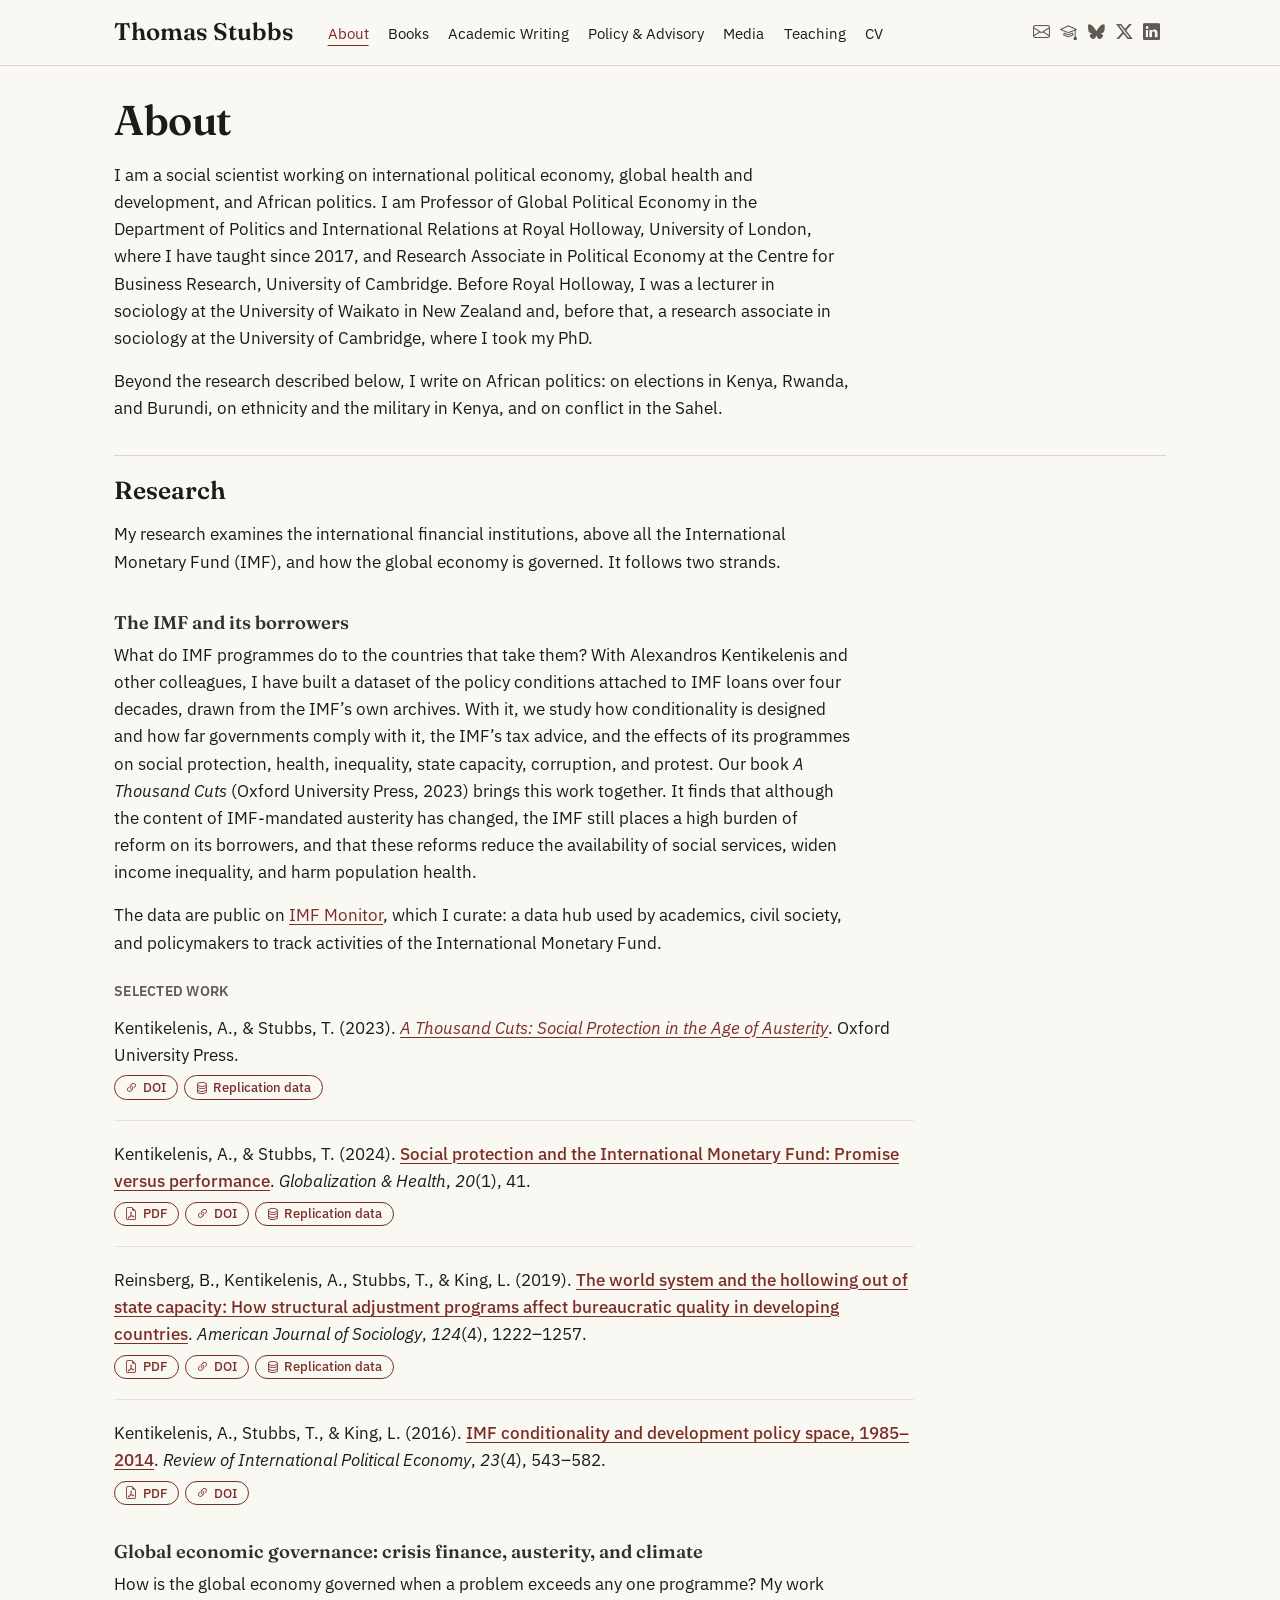
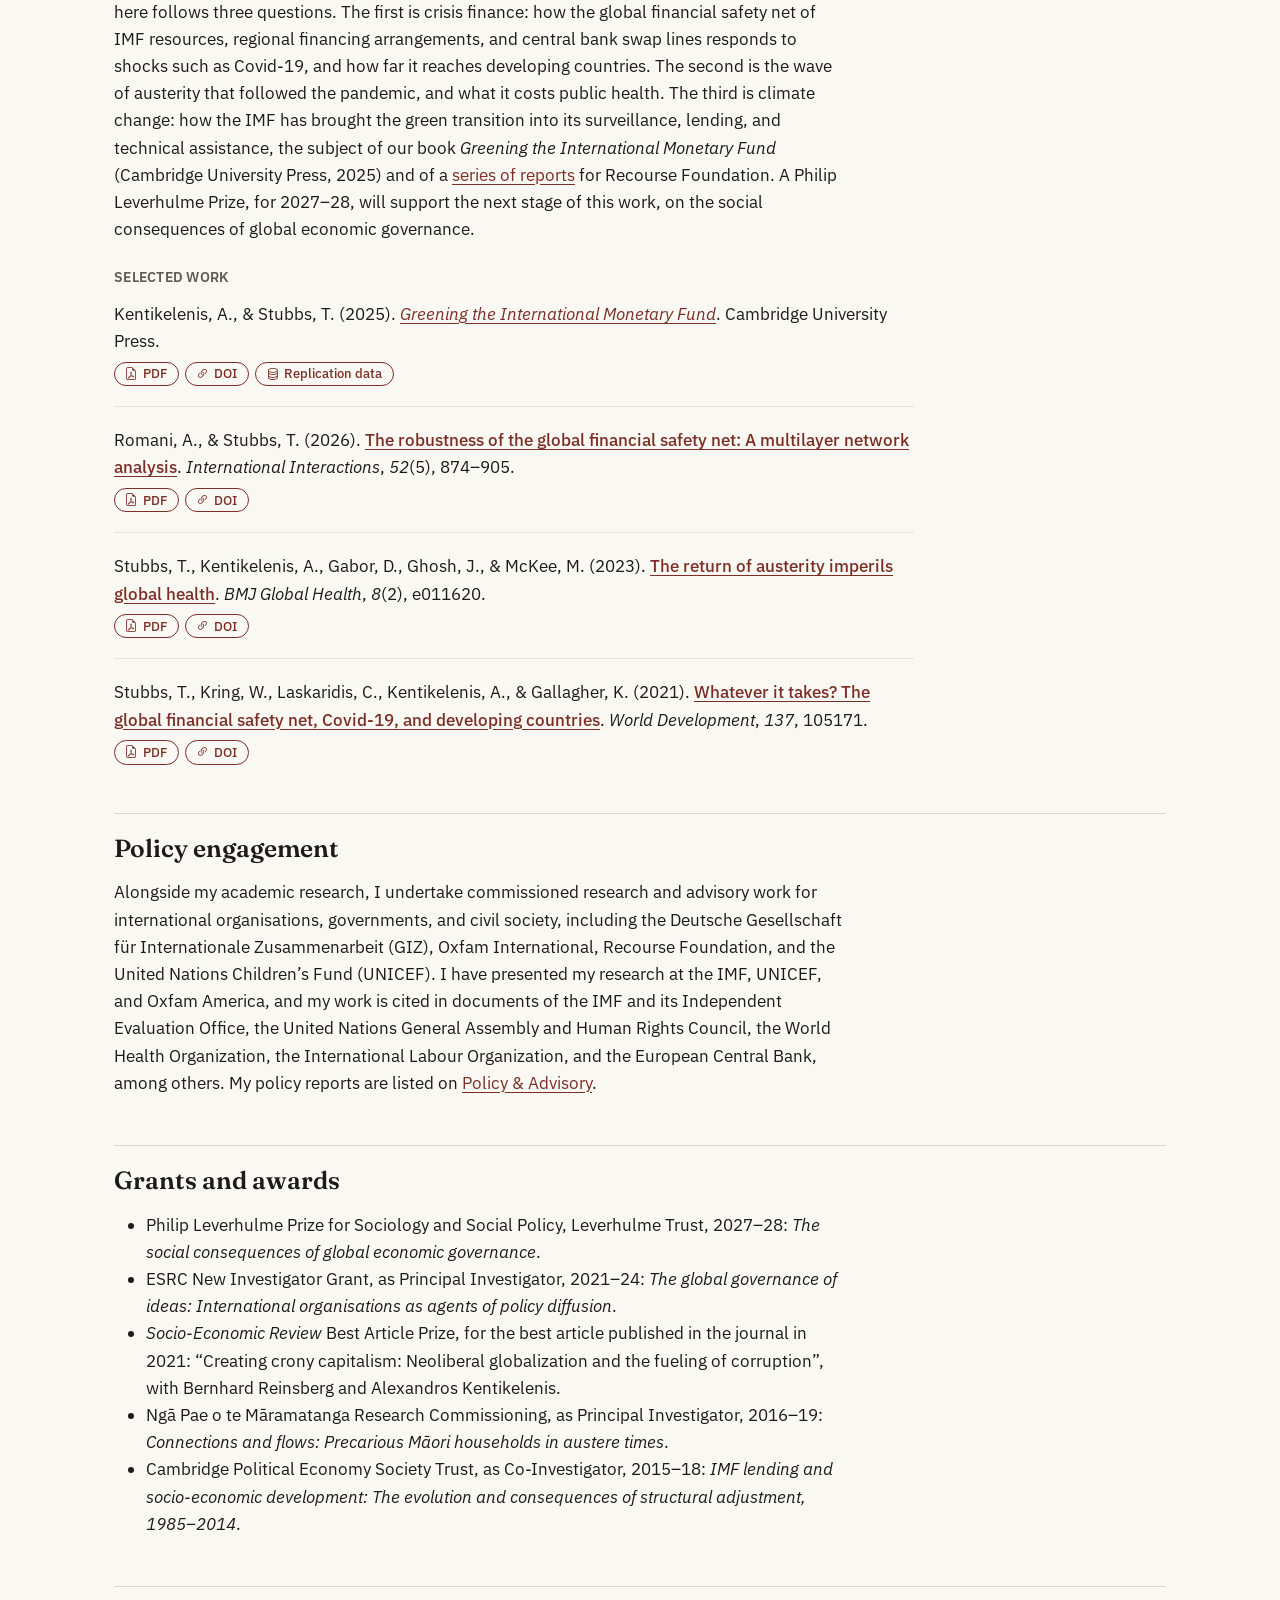
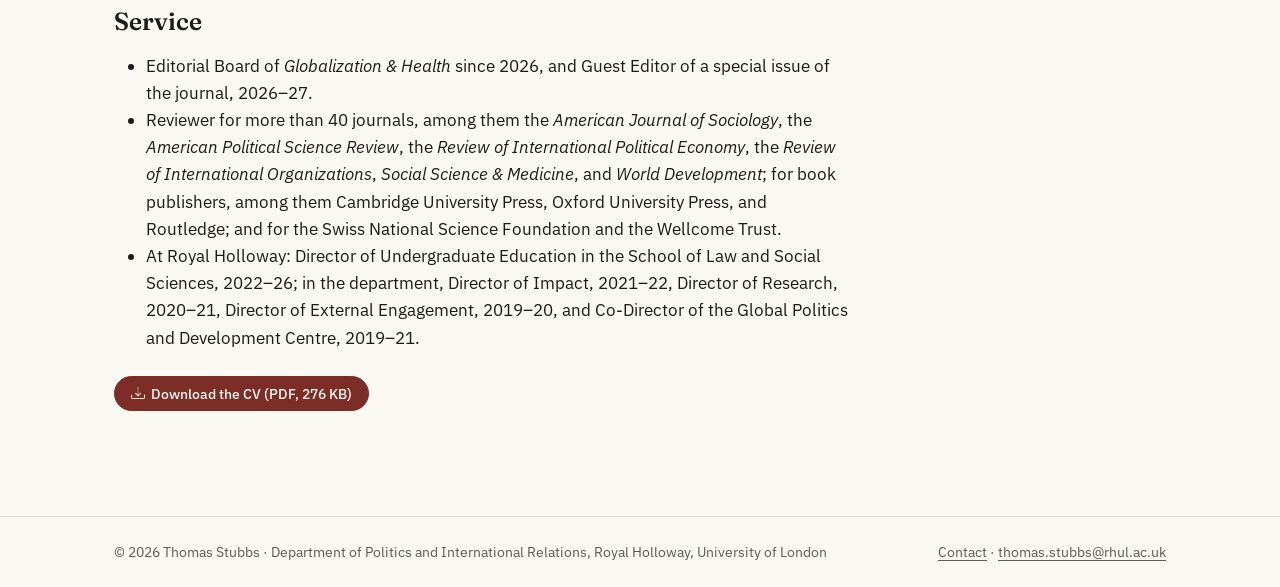
==== commit cb5b126b: "Stage 6: focus outline, page descriptions, Home box, new Media piece, awards - Menu bar: a solid oxb" ====
--- a/docs/about/index.html
+++ b/docs/about/index.html
@@ -6,6 +6,7 @@
 
 <meta name="viewport" content="width=device-width, initial-scale=1.0, user-scalable=yes">
 
+<meta name="description" content="Biography of Thomas Stubbs, Professor of Global Political Economy at Royal Holloway, University of London: research, policy engagement, grants and awards, and service.">
 
 <title>About | Thomas Stubbs</title>
 <style>
@@ -39,7 +40,7 @@
 <link href="../site_libs/quarto-html/quarto-syntax-highlighting-15634bcf2e68342d4ad2dfa704d543f6.css" rel="stylesheet" id="quarto-text-highlighting-styles">
 <script src="../site_libs/bootstrap/bootstrap.min.js"></script>
 <link href="../site_libs/bootstrap/bootstrap-icons.css" rel="stylesheet">
-<link href="../site_libs/bootstrap/bootstrap-cc74931c4418622906f1f740e8cd0a3e.min.css" rel="stylesheet" append-hash="true" id="quarto-bootstrap" data-mode="light">
+<link href="../site_libs/bootstrap/bootstrap-839317c7e68e63dabcc067e33f0a2812.min.css" rel="stylesheet" append-hash="true" id="quarto-bootstrap" data-mode="light">
 <script id="quarto-search-options" type="application/json">{
   "language": {
     "search-no-results-text": "No results",
@@ -237,7 +238,7 @@
 <li>At Royal Holloway: Director of Undergraduate Education in the School of Law and Social Sciences, 2022–26; in the department, Director of Impact, 2021–22, Director of Research, 2020–21, Director of External Engagement, 2019–20, and Co-Director of the Global Politics and Development Centre, 2019–21.</li>
 </ul>
 <div class="cta">
-<p><a class="cta-btn solid" href="../files/cv/Thomas_Stubbs_CV.pdf"><i class="bi bi-download" aria-hidden="true"></i> Download the CV (PDF, 275 KB)</a></p>
+<p><a class="cta-btn solid" href="../files/cv/Thomas_Stubbs_CV.pdf"><i class="bi bi-download" aria-hidden="true"></i> Download the CV (PDF, 276 KB)</a></p>
 </div>
 
 
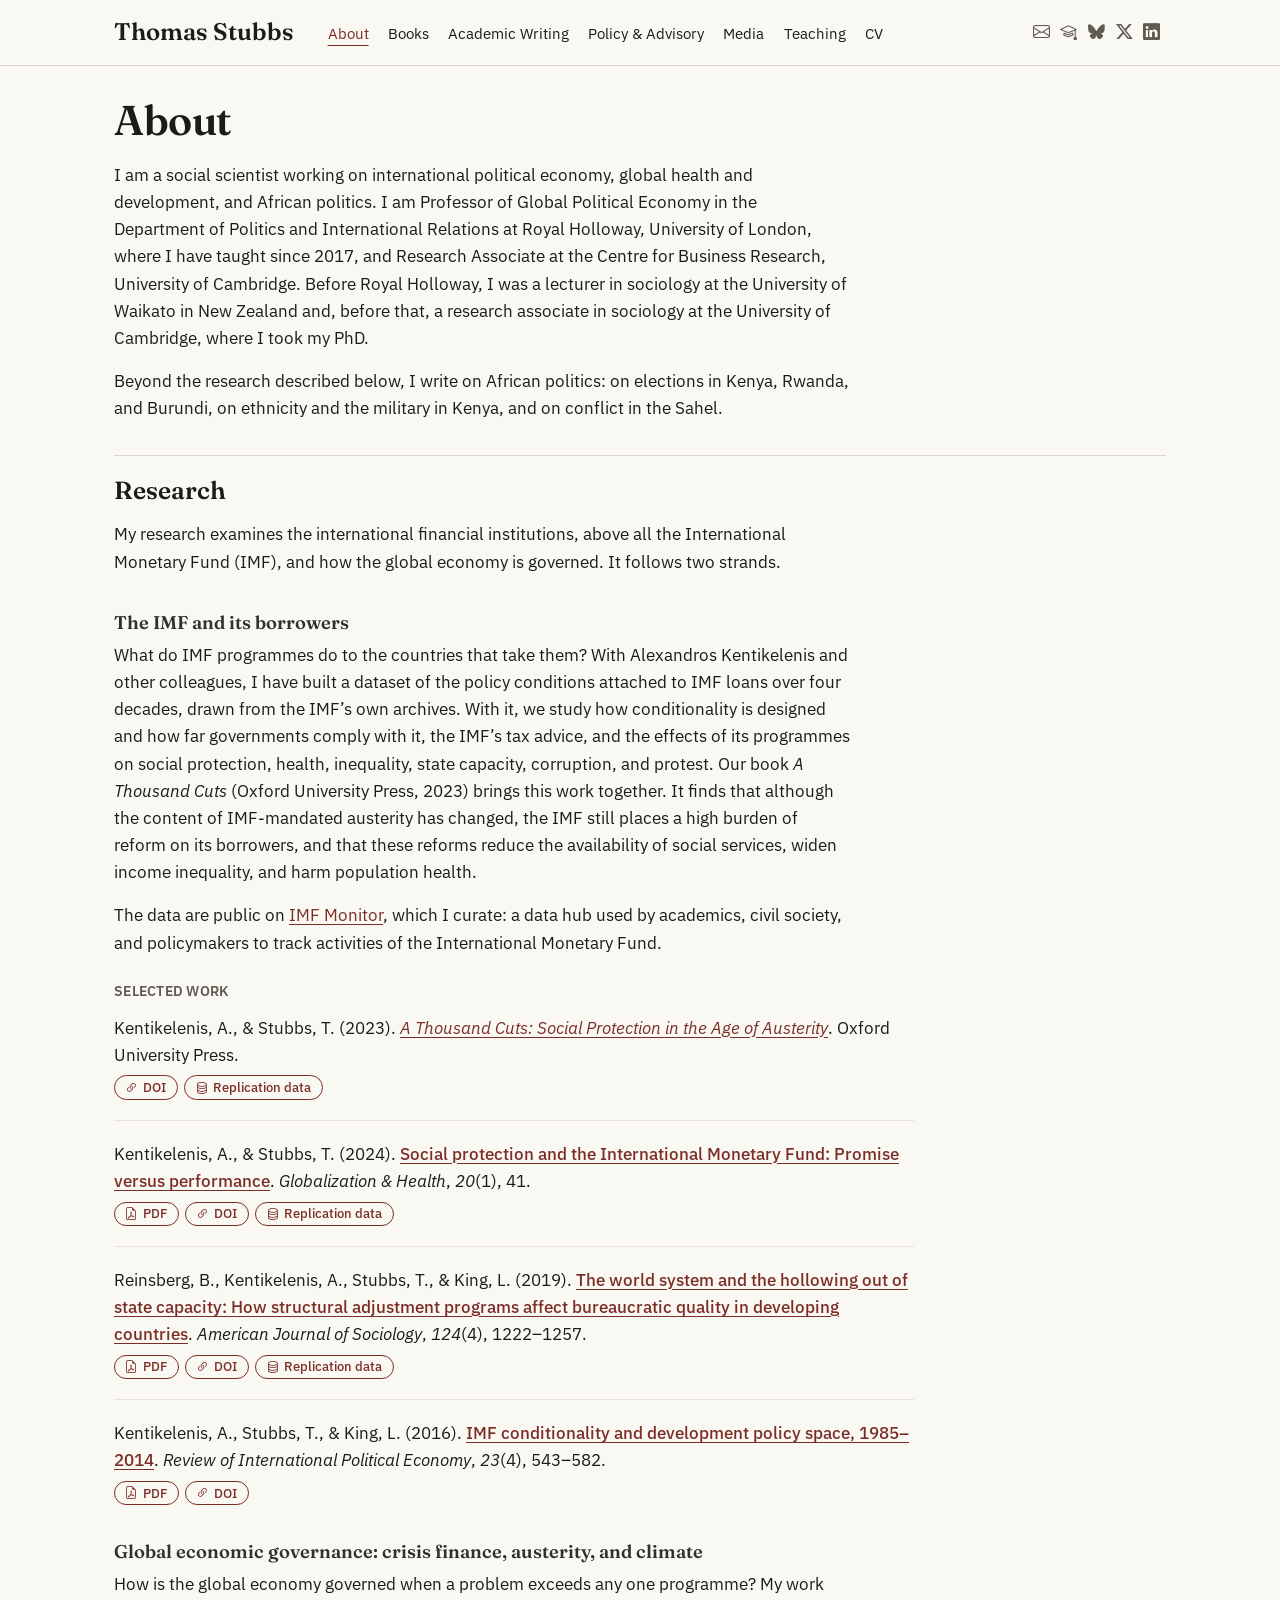
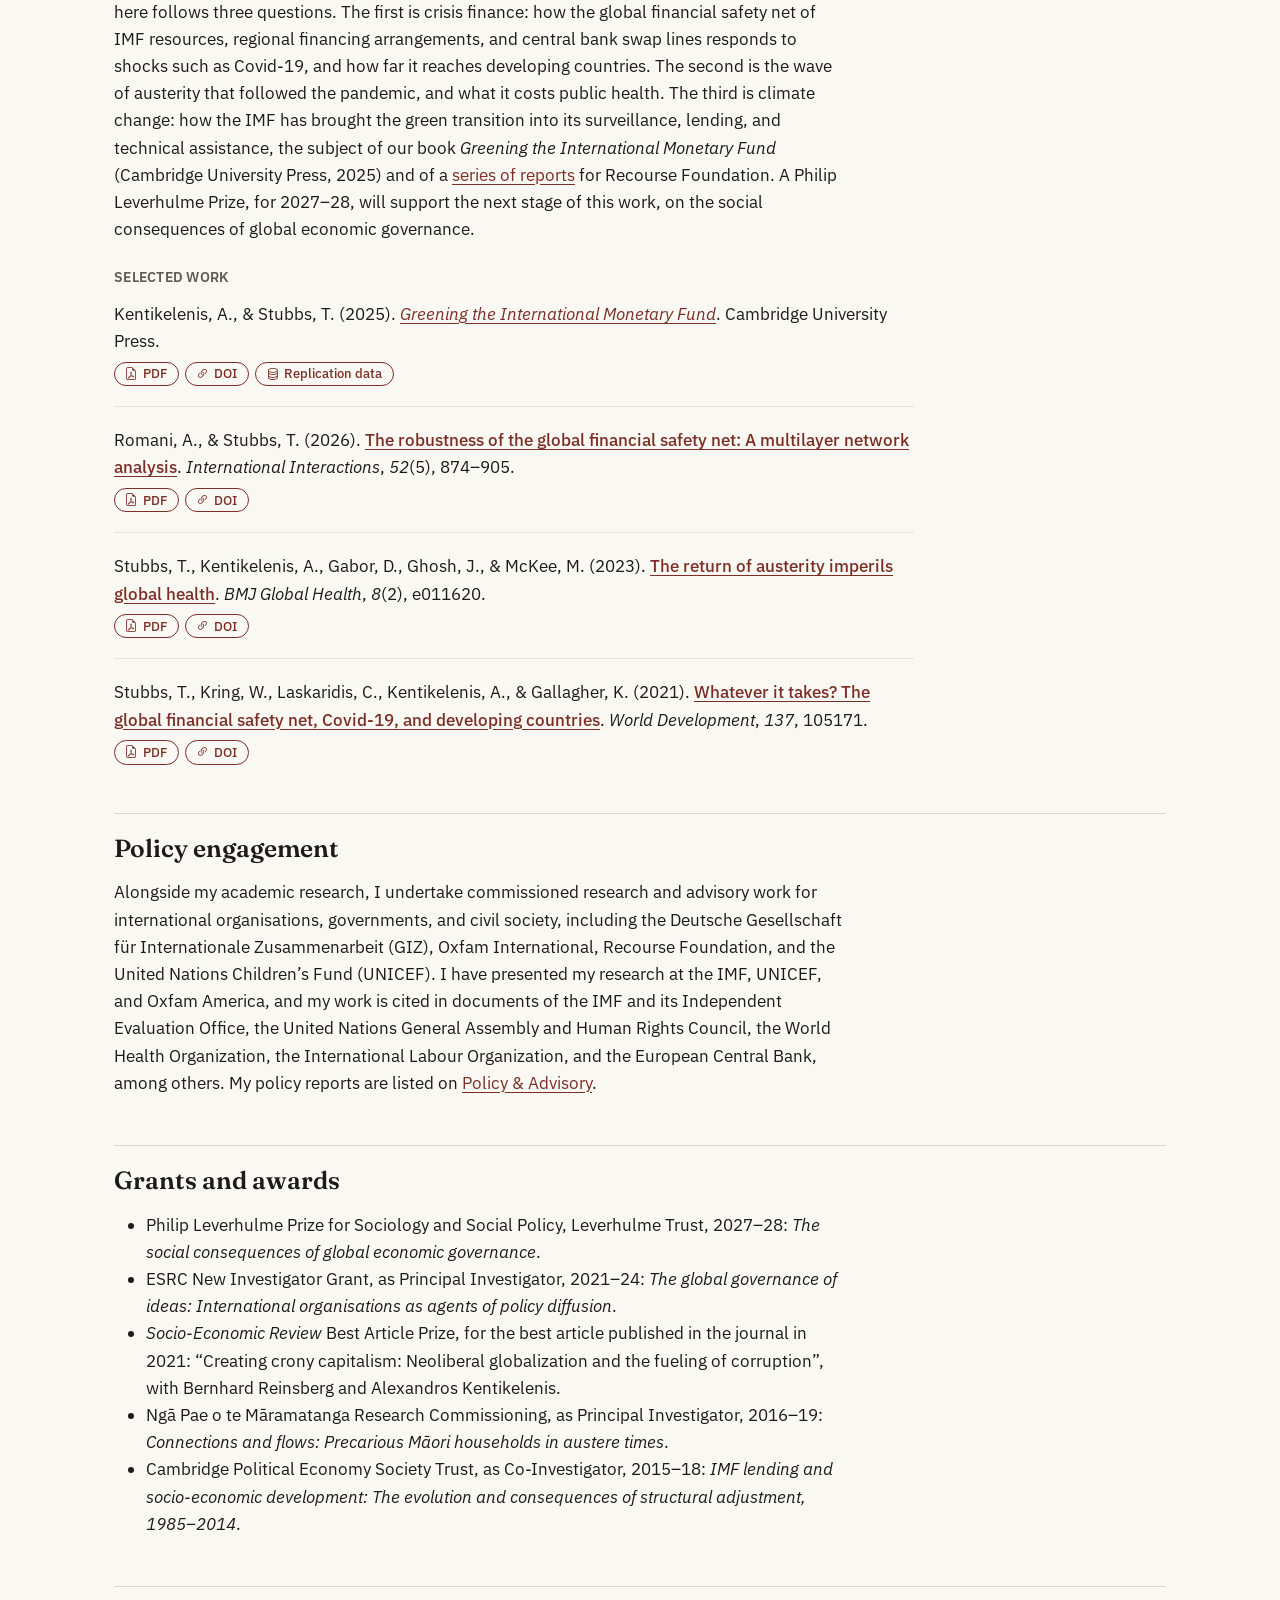
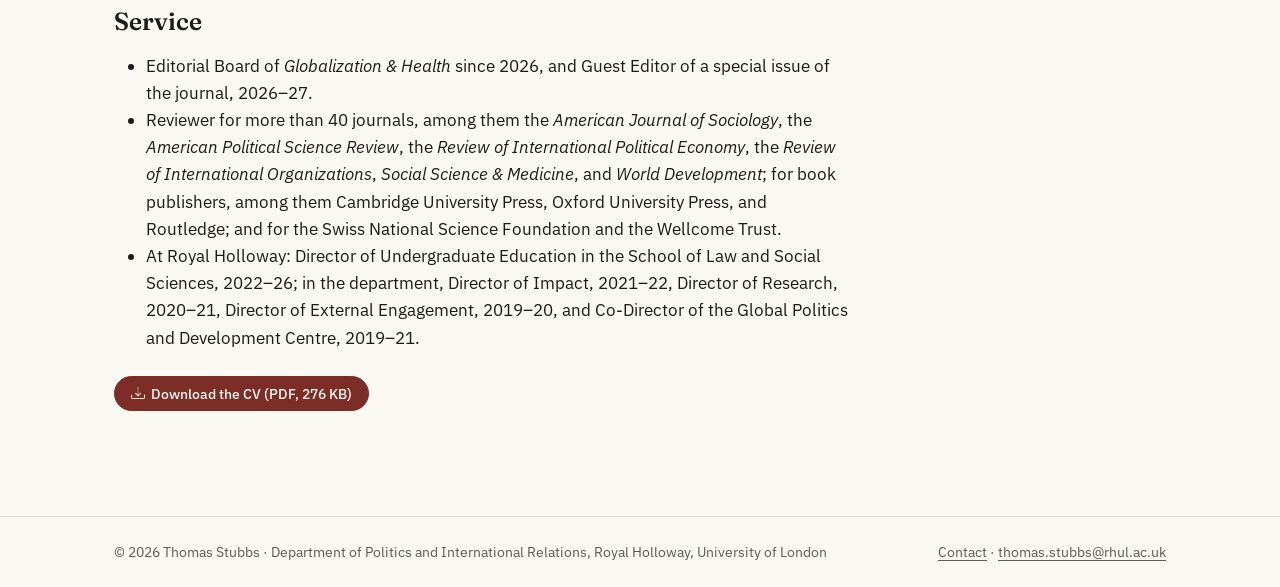
==== commit c8fb76a0: "Stage 6: Cambridge post, Books series line, phone menu icons - Home and About: "Research Associate" " ====
--- a/docs/about/index.html
+++ b/docs/about/index.html
@@ -40,7 +40,7 @@
 <link href="../site_libs/quarto-html/quarto-syntax-highlighting-15634bcf2e68342d4ad2dfa704d543f6.css" rel="stylesheet" id="quarto-text-highlighting-styles">
 <script src="../site_libs/bootstrap/bootstrap.min.js"></script>
 <link href="../site_libs/bootstrap/bootstrap-icons.css" rel="stylesheet">
-<link href="../site_libs/bootstrap/bootstrap-839317c7e68e63dabcc067e33f0a2812.min.css" rel="stylesheet" append-hash="true" id="quarto-bootstrap" data-mode="light">
+<link href="../site_libs/bootstrap/bootstrap-0b3b7aec21b22dd2754f0cfb583172ab.min.css" rel="stylesheet" append-hash="true" id="quarto-bootstrap" data-mode="light">
 <script id="quarto-search-options" type="application/json">{
   "language": {
     "search-no-results-text": "No results",
@@ -187,7 +187,7 @@
 </header>
 
 
-<p>I am a social scientist working on international political economy, global health and development, and African politics. I am Professor of Global Political Economy in the Department of Politics and International Relations at Royal Holloway, University of London, where I have taught since 2017, and Research Associate in Political Economy at the Centre for Business Research, University of Cambridge. Before Royal Holloway, I was a lecturer in sociology at the University of Waikato in New Zealand and, before that, a research associate in sociology at the University of Cambridge, where I took my PhD.</p>
+<p>I am a social scientist working on international political economy, global health and development, and African politics. I am Professor of Global Political Economy in the Department of Politics and International Relations at Royal Holloway, University of London, where I have taught since 2017, and Research Associate at the Centre for Business Research, University of Cambridge. Before Royal Holloway, I was a lecturer in sociology at the University of Waikato in New Zealand and, before that, a research associate in sociology at the University of Cambridge, where I took my PhD.</p>
 <p>Beyond the research described below, I write on African politics: on elections in Kenya, Rwanda, and Burundi, on ethnicity and the military in Kenya, and on conflict in the Sahel.</p>
 <section id="research" class="level2">
 <h2 class="anchored" data-anchor-id="research">Research</h2>
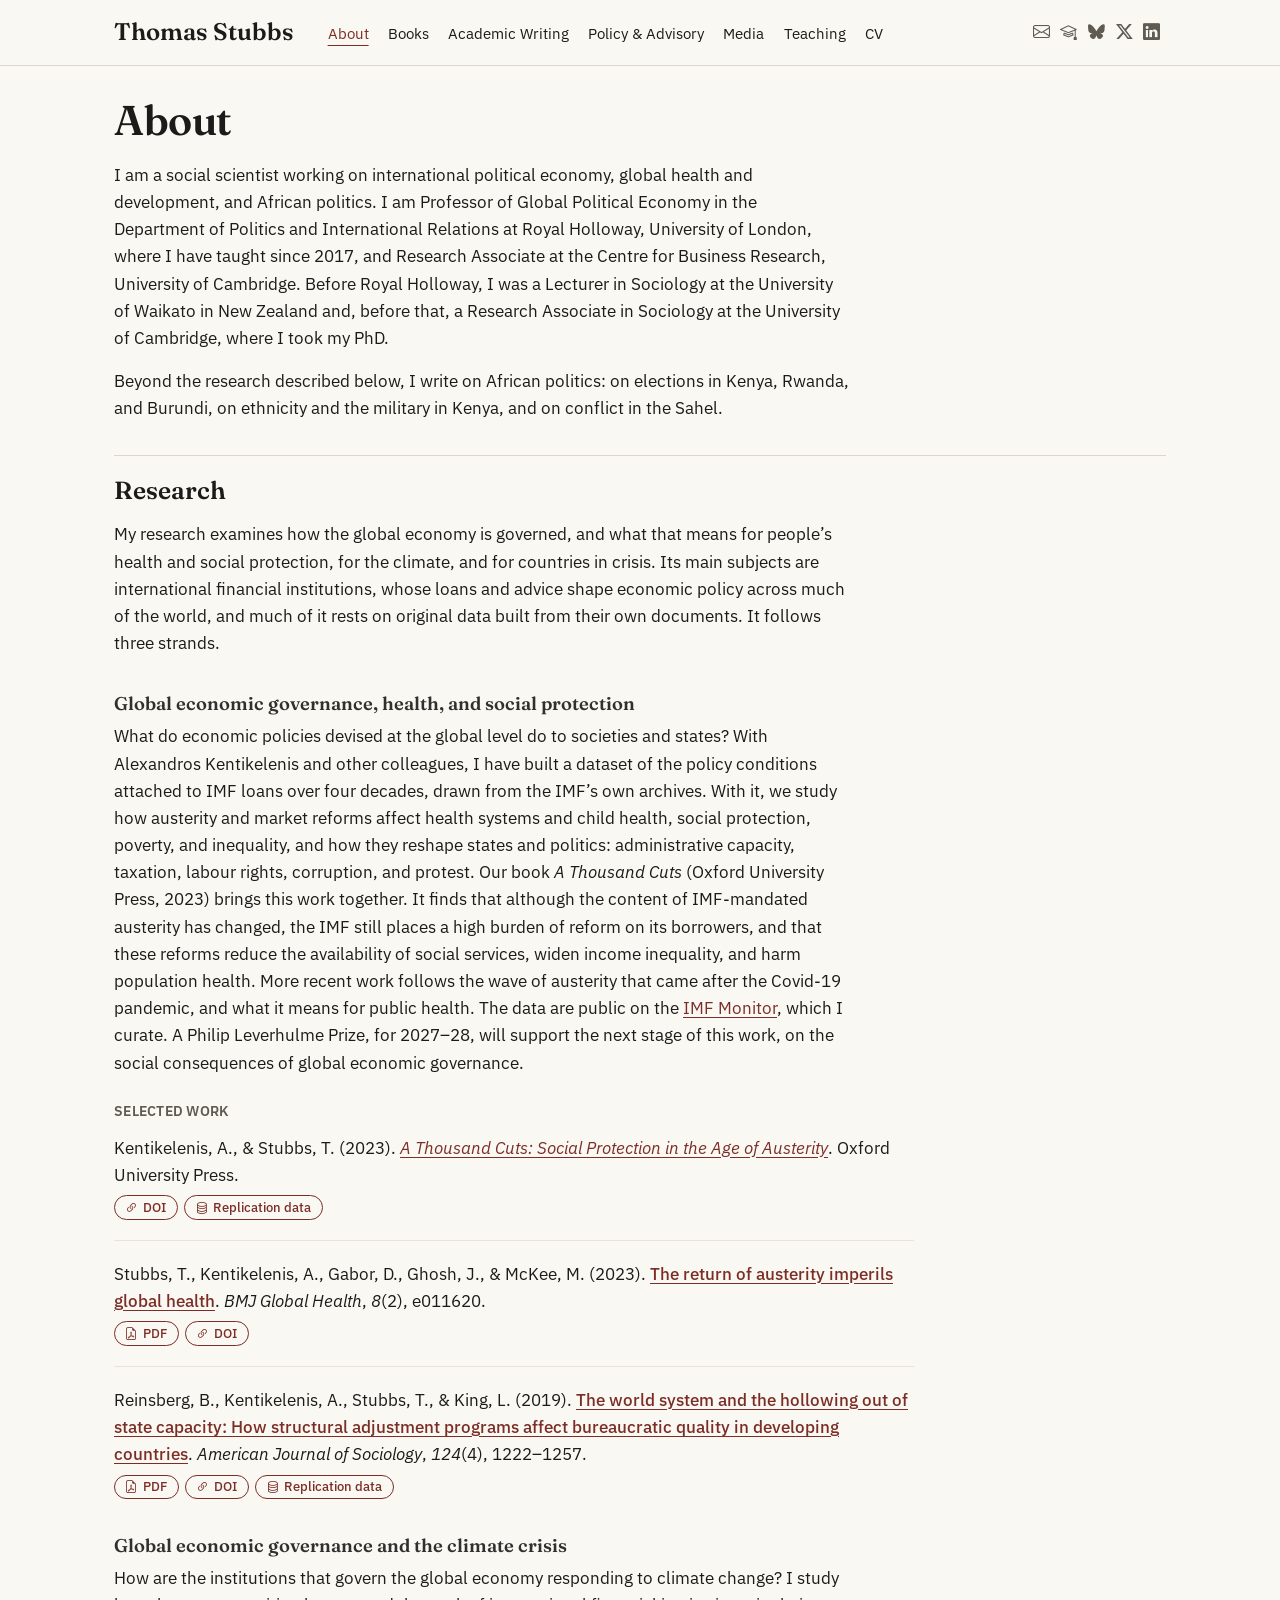
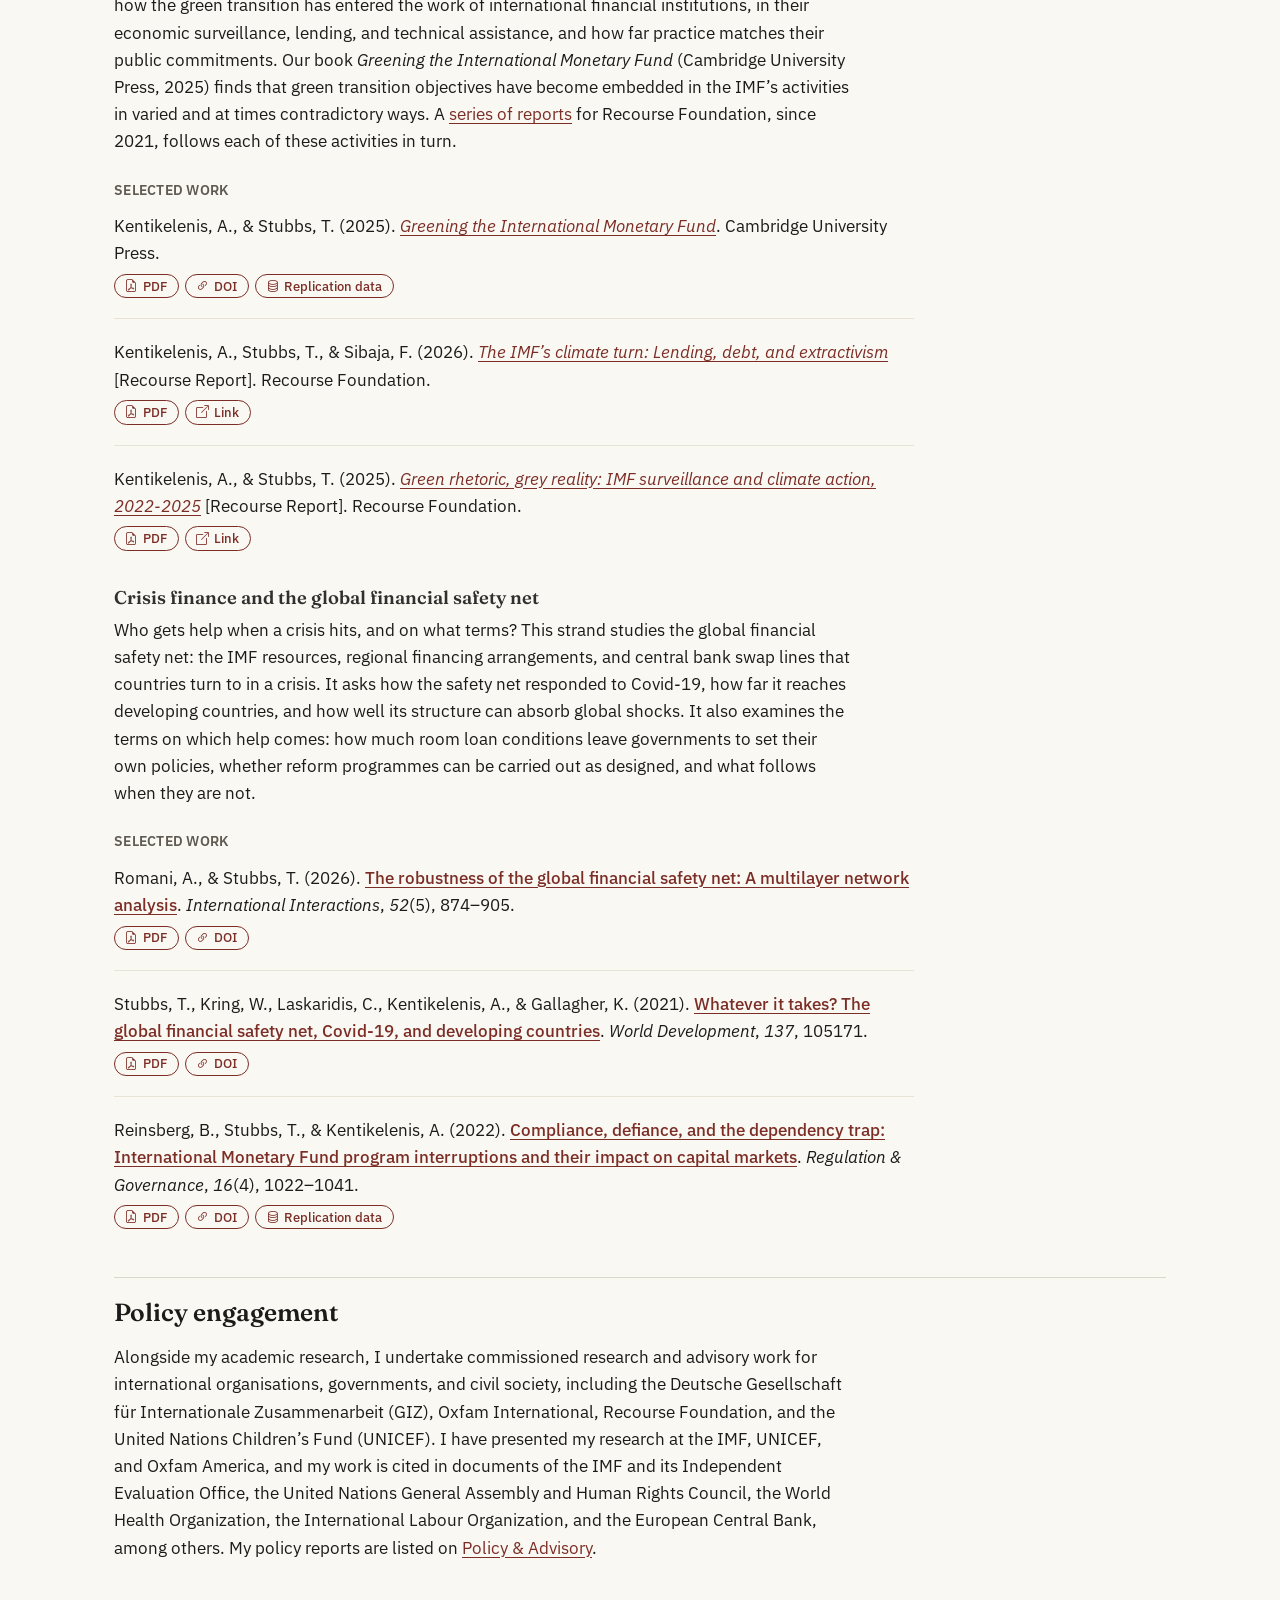
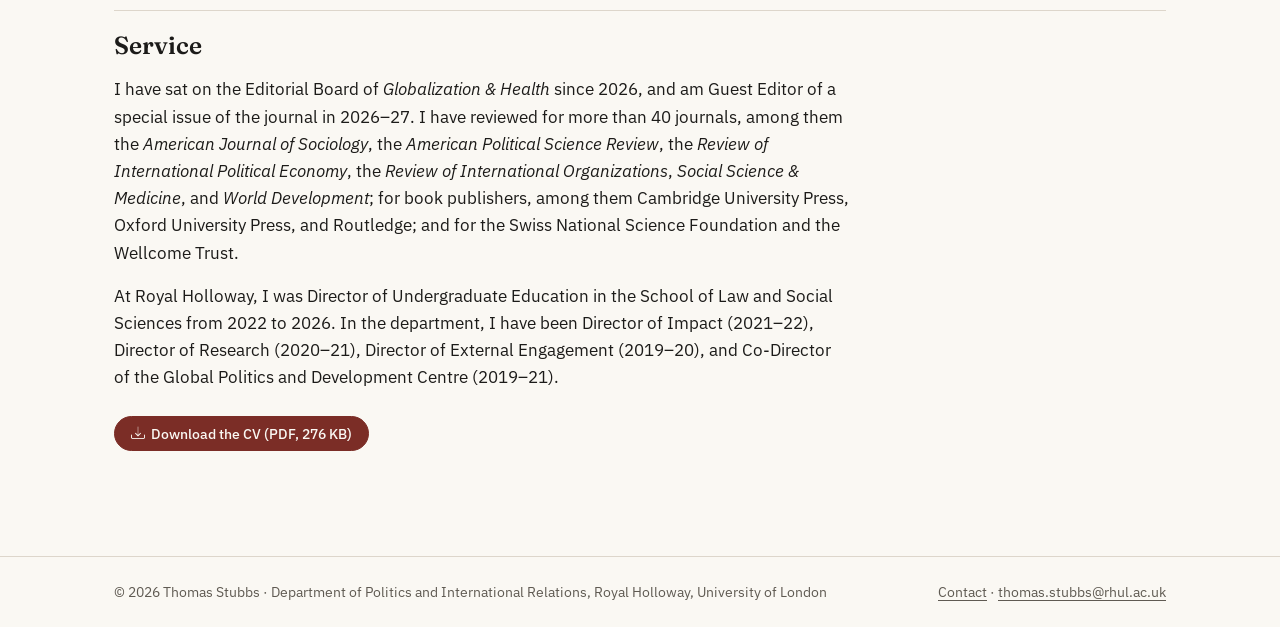
==== commit cc23736e: "Home portrait, three research strands on About, expertise wording - Home: the whole studio photograp" ====
--- a/docs/about/index.html
+++ b/docs/about/index.html
@@ -6,7 +6,7 @@
 
 <meta name="viewport" content="width=device-width, initial-scale=1.0, user-scalable=yes">
 
-<meta name="description" content="Biography of Thomas Stubbs, Professor of Global Political Economy at Royal Holloway, University of London: research, policy engagement, grants and awards, and service.">
+<meta name="description" content="Biography of Thomas Stubbs, Professor of Global Political Economy at Royal Holloway, University of London: research, policy engagement, and service.">
 
 <title>About | Thomas Stubbs</title>
 <style>
@@ -40,7 +40,7 @@
 <link href="../site_libs/quarto-html/quarto-syntax-highlighting-15634bcf2e68342d4ad2dfa704d543f6.css" rel="stylesheet" id="quarto-text-highlighting-styles">
 <script src="../site_libs/bootstrap/bootstrap.min.js"></script>
 <link href="../site_libs/bootstrap/bootstrap-icons.css" rel="stylesheet">
-<link href="../site_libs/bootstrap/bootstrap-0b3b7aec21b22dd2754f0cfb583172ab.min.css" rel="stylesheet" append-hash="true" id="quarto-bootstrap" data-mode="light">
+<link href="../site_libs/bootstrap/bootstrap-f509421370c89d03c74298033657f238.min.css" rel="stylesheet" append-hash="true" id="quarto-bootstrap" data-mode="light">
 <script id="quarto-search-options" type="application/json">{
   "language": {
     "search-no-results-text": "No results",
@@ -187,56 +187,50 @@
 </header>
 
 
-<p>I am a social scientist working on international political economy, global health and development, and African politics. I am Professor of Global Political Economy in the Department of Politics and International Relations at Royal Holloway, University of London, where I have taught since 2017, and Research Associate at the Centre for Business Research, University of Cambridge. Before Royal Holloway, I was a lecturer in sociology at the University of Waikato in New Zealand and, before that, a research associate in sociology at the University of Cambridge, where I took my PhD.</p>
+<p>I am a social scientist working on international political economy, global health and development, and African politics. I am Professor of Global Political Economy in the Department of Politics and International Relations at Royal Holloway, University of London, where I have taught since 2017, and Research Associate at the Centre for Business Research, University of Cambridge. Before Royal Holloway, I was a Lecturer in Sociology at the University of Waikato in New Zealand and, before that, a Research Associate in Sociology at the University of Cambridge, where I took my PhD.</p>
 <p>Beyond the research described below, I write on African politics: on elections in Kenya, Rwanda, and Burundi, on ethnicity and the military in Kenya, and on conflict in the Sahel.</p>
 <section id="research" class="level2">
 <h2 class="anchored" data-anchor-id="research">Research</h2>
-<p>My research examines the international financial institutions, above all the International Monetary Fund (IMF), and how the global economy is governed. It follows two strands.</p>
-<section id="the-imf-and-its-borrowers" class="level3">
-<h3 class="anchored" data-anchor-id="the-imf-and-its-borrowers">The IMF and its borrowers</h3>
-<p>What do IMF programmes do to the countries that take them? With Alexandros Kentikelenis and other colleagues, I have built a dataset of the policy conditions attached to IMF loans over four decades, drawn from the IMF’s own archives. With it, we study how conditionality is designed and how far governments comply with it, the IMF’s tax advice, and the effects of its programmes on social protection, health, inequality, state capacity, corruption, and protest. Our book <em>A Thousand Cuts</em> (Oxford University Press, 2023) brings this work together. It finds that although the content of IMF-mandated austerity has changed, the IMF still places a high burden of reform on its borrowers, and that these reforms reduce the availability of social services, widen income inequality, and harm population health.</p>
-<p>The data are public on <a href="https://imfmonitor.org/">IMF Monitor</a>, which I curate: a data hub used by academics, civil society, and policymakers to track activities of the International Monetary Fund.</p>
+<p>My research examines how the global economy is governed, and what that means for people’s health and social protection, for the climate, and for countries in crisis. Its main subjects are international financial institutions, whose loans and advice shape economic policy across much of the world, and much of it rests on original data built from their own documents. It follows three strands.</p>
+<section id="global-economic-governance-health-and-social-protection" class="level3">
+<h3 class="anchored" data-anchor-id="global-economic-governance-health-and-social-protection">Global economic governance, health, and social protection</h3>
+<p>What do economic policies devised at the global level do to societies and states? With Alexandros Kentikelenis and other colleagues, I have built a dataset of the policy conditions attached to IMF loans over four decades, drawn from the IMF’s own archives. With it, we study how austerity and market reforms affect health systems and child health, social protection, poverty, and inequality, and how they reshape states and politics: administrative capacity, taxation, labour rights, corruption, and protest. Our book <em>A Thousand Cuts</em> (Oxford University Press, 2023) brings this work together. It finds that although the content of IMF-mandated austerity has changed, the IMF still places a high burden of reform on its borrowers, and that these reforms reduce the availability of social services, widen income inequality, and harm population health. More recent work follows the wave of austerity that came after the Covid-19 pandemic, and what it means for public health. The data are public on the <a href="https://imfmonitor.org/">IMF Monitor</a>, which I curate. A Philip Leverhulme Prize, for 2027–28, will support the next stage of this work, on the social consequences of global economic governance.</p>
 <div class="selected-label">
 <p>Selected work</p>
 </div>
 <article class="pub-entry"><p class="pub-cite">Kentikelenis, A., &amp; Stubbs, T. (2023). <i><a href="https://doi.org/10.1093/oso/9780190637736.001.0001">A Thousand Cuts: Social Protection in the Age of Austerity</a></i>. Oxford University Press.</p><div class="pub-buttons"><a class="pub-btn" href="https://doi.org/10.1093/oso/9780190637736.001.0001"><i class="bi bi-link-45deg" aria-hidden="true"></i> DOI</a><a class="pub-btn" href="https://doi.org/10.7910/DVN/DPV99L"><i class="bi bi-database" aria-hidden="true"></i> Replication data</a></div></article>
-<article class="pub-entry"><p class="pub-cite">Kentikelenis, A., &amp; Stubbs, T. (2024). <a href="https://doi.org/10.1186/s12992-024-01045-9">Social protection and the International Monetary Fund: Promise versus performance</a>. <i>Globalization &amp; Health</i>, <i>20</i>(1), 41.</p><div class="pub-buttons"><a class="pub-btn" href="../files/publications/RZLLKTKQ.pdf"><i class="bi bi-file-earmark-pdf" aria-hidden="true"></i> PDF</a><a class="pub-btn" href="https://doi.org/10.1186/s12992-024-01045-9"><i class="bi bi-link-45deg" aria-hidden="true"></i> DOI</a><a class="pub-btn" href="https://doi.org/10.7910/DVN/KVVFV1"><i class="bi bi-database" aria-hidden="true"></i> Replication data</a></div></article>
+<article class="pub-entry"><p class="pub-cite">Stubbs, T., Kentikelenis, A., Gabor, D., Ghosh, J., &amp; McKee, M. (2023). <a href="https://doi.org/10.1136/bmjgh-2022-011620">The return of austerity imperils global health</a>. <i>BMJ Global Health</i>, <i>8</i>(2), e011620.</p><div class="pub-buttons"><a class="pub-btn" href="../files/publications/PLN3F8VS.pdf"><i class="bi bi-file-earmark-pdf" aria-hidden="true"></i> PDF</a><a class="pub-btn" href="https://doi.org/10.1136/bmjgh-2022-011620"><i class="bi bi-link-45deg" aria-hidden="true"></i> DOI</a></div></article>
 <article class="pub-entry"><p class="pub-cite">Reinsberg, B., Kentikelenis, A., Stubbs, T., &amp; King, L. (2019). <a href="https://doi.org/10.1086/701703">The world system and the hollowing out of state capacity: How structural adjustment programs affect bureaucratic quality in developing countries</a>. <i>American Journal of Sociology</i>, <i>124</i>(4), 1222–1257.</p><div class="pub-buttons"><a class="pub-btn" href="../files/publications/PGUJU5KF.pdf"><i class="bi bi-file-earmark-pdf" aria-hidden="true"></i> PDF</a><a class="pub-btn" href="https://doi.org/10.1086/701703"><i class="bi bi-link-45deg" aria-hidden="true"></i> DOI</a><a class="pub-btn" href="https://doi.org/10.7910/DVN/SCQTJX"><i class="bi bi-database" aria-hidden="true"></i> Replication data</a></div></article>
-<article class="pub-entry"><p class="pub-cite">Kentikelenis, A., Stubbs, T., &amp; King, L. (2016). <a href="https://doi.org/10.1080/09692290.2016.1174953">IMF conditionality and development policy space, 1985–2014</a>. <i>Review of International Political Economy</i>, <i>23</i>(4), 543–582.</p><div class="pub-buttons"><a class="pub-btn" href="../files/publications/2YHZR4GZ.pdf"><i class="bi bi-file-earmark-pdf" aria-hidden="true"></i> PDF</a><a class="pub-btn" href="https://doi.org/10.1080/09692290.2016.1174953"><i class="bi bi-link-45deg" aria-hidden="true"></i> DOI</a></div></article>
 </section>
-<section id="global-economic-governance-crisis-finance-austerity-and-climate" class="level3">
-<h3 class="anchored" data-anchor-id="global-economic-governance-crisis-finance-austerity-and-climate">Global economic governance: crisis finance, austerity, and climate</h3>
-<p>How is the global economy governed when a problem exceeds any one programme? My work here follows three questions. The first is crisis finance: how the global financial safety net of IMF resources, regional financing arrangements, and central bank swap lines responds to shocks such as Covid-19, and how far it reaches developing countries. The second is the wave of austerity that followed the pandemic, and what it costs public health. The third is climate change: how the IMF has brought the green transition into its surveillance, lending, and technical assistance, the subject of our book <em>Greening the International Monetary Fund</em> (Cambridge University Press, 2025) and of a <a href="../policy/index.html">series of reports</a> for Recourse Foundation. A Philip Leverhulme Prize, for 2027–28, will support the next stage of this work, on the social consequences of global economic governance.</p>
+<section id="global-economic-governance-and-the-climate-crisis" class="level3">
+<h3 class="anchored" data-anchor-id="global-economic-governance-and-the-climate-crisis">Global economic governance and the climate crisis</h3>
+<p>How are the institutions that govern the global economy responding to climate change? I study how the green transition has entered the work of international financial institutions, in their economic surveillance, lending, and technical assistance, and how far practice matches their public commitments. Our book <em>Greening the International Monetary Fund</em> (Cambridge University Press, 2025) finds that green transition objectives have become embedded in the IMF’s activities in varied and at times contradictory ways. A <a href="../policy/index.html">series of reports</a> for Recourse Foundation, since 2021, follows each of these activities in turn.</p>
 <div class="selected-label">
 <p>Selected work</p>
 </div>
 <article class="pub-entry"><p class="pub-cite">Kentikelenis, A., &amp; Stubbs, T. (2025). <i><a href="https://doi.org/10.1017/9781009697491">Greening the International Monetary Fund</a></i>. Cambridge University Press.</p><div class="pub-buttons"><a class="pub-btn" href="../files/publications/XQ7NW3ZS.pdf"><i class="bi bi-file-earmark-pdf" aria-hidden="true"></i> PDF</a><a class="pub-btn" href="https://doi.org/10.1017/9781009697491"><i class="bi bi-link-45deg" aria-hidden="true"></i> DOI</a><a class="pub-btn" href="https://doi.org/10.7910/DVN/8BSKWO"><i class="bi bi-database" aria-hidden="true"></i> Replication data</a></div></article>
+<article class="pub-entry"><p class="pub-cite">Kentikelenis, A., Stubbs, T., &amp; Sibaja, F. (2026). <i><a href="https://re-course.org/wp-content/uploads/2026/09/IMF-climate-turn_report_Recourse-Sep-2026.pdf">The IMF’s climate turn: Lending, debt, and extractivism</a></i> [Recourse Report]. Recourse Foundation.</p><div class="pub-buttons"><a class="pub-btn" href="../files/publications/PGMMFTM7.pdf"><i class="bi bi-file-earmark-pdf" aria-hidden="true"></i> PDF</a><a class="pub-btn" href="https://re-course.org/wp-content/uploads/2026/09/IMF-climate-turn_report_Recourse-Sep-2026.pdf"><i class="bi bi-box-arrow-up-right" aria-hidden="true"></i> Link</a></div></article>
+<article class="pub-entry"><p class="pub-cite">Kentikelenis, A., &amp; Stubbs, T. (2025). <i><a href="https://re-course.org/wp-content/uploads/2025/10/Green-rhetoric-grey-reality-IMF-surveillance-and-climate-action-2022-2025_Recourse-report_October-2025.pdf">Green rhetoric, grey reality: IMF surveillance and climate action, 2022-2025</a></i> [Recourse Report]. Recourse Foundation.</p><div class="pub-buttons"><a class="pub-btn" href="../files/publications/FNST6FDY.pdf"><i class="bi bi-file-earmark-pdf" aria-hidden="true"></i> PDF</a><a class="pub-btn" href="https://re-course.org/wp-content/uploads/2025/10/Green-rhetoric-grey-reality-IMF-surveillance-and-climate-action-2022-2025_Recourse-report_October-2025.pdf"><i class="bi bi-box-arrow-up-right" aria-hidden="true"></i> Link</a></div></article>
+</section>
+<section id="crisis-finance-and-the-global-financial-safety-net" class="level3">
+<h3 class="anchored" data-anchor-id="crisis-finance-and-the-global-financial-safety-net">Crisis finance and the global financial safety net</h3>
+<p>Who gets help when a crisis hits, and on what terms? This strand studies the global financial safety net: the IMF resources, regional financing arrangements, and central bank swap lines that countries turn to in a crisis. It asks how the safety net responded to Covid-19, how far it reaches developing countries, and how well its structure can absorb global shocks. It also examines the terms on which help comes: how much room loan conditions leave governments to set their own policies, whether reform programmes can be carried out as designed, and what follows when they are not.</p>
+<div class="selected-label">
+<p>Selected work</p>
+</div>
 <article class="pub-entry"><p class="pub-cite">Romani, A., &amp; Stubbs, T. (2026). <a href="https://doi.org/10.1080/03050629.2026.2700531">The robustness of the global financial safety net: A multilayer network analysis</a>. <i>International Interactions</i>, <i>52</i>(5), 874–905.</p><div class="pub-buttons"><a class="pub-btn" href="../files/publications/2IIXQCB7.pdf"><i class="bi bi-file-earmark-pdf" aria-hidden="true"></i> PDF</a><a class="pub-btn" href="https://doi.org/10.1080/03050629.2026.2700531"><i class="bi bi-link-45deg" aria-hidden="true"></i> DOI</a></div></article>
-<article class="pub-entry"><p class="pub-cite">Stubbs, T., Kentikelenis, A., Gabor, D., Ghosh, J., &amp; McKee, M. (2023). <a href="https://doi.org/10.1136/bmjgh-2022-011620">The return of austerity imperils global health</a>. <i>BMJ Global Health</i>, <i>8</i>(2), e011620.</p><div class="pub-buttons"><a class="pub-btn" href="../files/publications/PLN3F8VS.pdf"><i class="bi bi-file-earmark-pdf" aria-hidden="true"></i> PDF</a><a class="pub-btn" href="https://doi.org/10.1136/bmjgh-2022-011620"><i class="bi bi-link-45deg" aria-hidden="true"></i> DOI</a></div></article>
 <article class="pub-entry"><p class="pub-cite">Stubbs, T., Kring, W., Laskaridis, C., Kentikelenis, A., &amp; Gallagher, K. (2021). <a href="https://doi.org/10.1016/j.worlddev.2020.105171">Whatever it takes? The global financial safety net, Covid-19, and developing countries</a>. <i>World Development</i>, <i>137</i>, 105171.</p><div class="pub-buttons"><a class="pub-btn" href="../files/publications/VPHQ9P5P.pdf"><i class="bi bi-file-earmark-pdf" aria-hidden="true"></i> PDF</a><a class="pub-btn" href="https://doi.org/10.1016/j.worlddev.2020.105171"><i class="bi bi-link-45deg" aria-hidden="true"></i> DOI</a></div></article>
+<article class="pub-entry"><p class="pub-cite">Reinsberg, B., Stubbs, T., &amp; Kentikelenis, A. (2022). <a href="https://doi.org/10.1111/rego.12422">Compliance, defiance, and the dependency trap: International Monetary Fund program interruptions and their impact on capital markets</a>. <i>Regulation &amp; Governance</i>, <i>16</i>(4), 1022–1041.</p><div class="pub-buttons"><a class="pub-btn" href="../files/publications/3IZ6SBKF.pdf"><i class="bi bi-file-earmark-pdf" aria-hidden="true"></i> PDF</a><a class="pub-btn" href="https://doi.org/10.1111/rego.12422"><i class="bi bi-link-45deg" aria-hidden="true"></i> DOI</a><a class="pub-btn" href="https://doi.org/10.7910/DVN/BYDWI7"><i class="bi bi-database" aria-hidden="true"></i> Replication data</a></div></article>
 </section>
 </section>
 <section id="policy-engagement" class="level2">
 <h2 class="anchored" data-anchor-id="policy-engagement">Policy engagement</h2>
 <p>Alongside my academic research, I undertake commissioned research and advisory work for international organisations, governments, and civil society, including the Deutsche Gesellschaft für Internationale Zusammenarbeit (GIZ), Oxfam International, Recourse Foundation, and the United Nations Children’s Fund (UNICEF). I have presented my research at the IMF, UNICEF, and Oxfam America, and my work is cited in documents of the IMF and its Independent Evaluation Office, the United Nations General Assembly and Human Rights Council, the World Health Organization, the International Labour Organization, and the European Central Bank, among others. My policy reports are listed on <a href="../policy/index.html">Policy &amp; Advisory</a>.</p>
 </section>
-<section id="grants-and-awards" class="level2">
-<h2 class="anchored" data-anchor-id="grants-and-awards">Grants and awards</h2>
-<ul>
-<li>Philip Leverhulme Prize for Sociology and Social Policy, Leverhulme Trust, 2027–28: <em>The social consequences of global economic governance</em>.</li>
-<li>ESRC New Investigator Grant, as Principal Investigator, 2021–24: <em>The global governance of ideas: International organisations as agents of policy diffusion</em>.</li>
-<li><em>Socio-Economic Review</em> Best Article Prize, for the best article published in the journal in 2021: “Creating crony capitalism: Neoliberal globalization and the fueling of corruption”, with Bernhard Reinsberg and Alexandros Kentikelenis.</li>
-<li>Ngā Pae o te Māramatanga Research Commissioning, as Principal Investigator, 2016–19: <em>Connections and flows: Precarious Māori households in austere times</em>.</li>
-<li>Cambridge Political Economy Society Trust, as Co-Investigator, 2015–18: <em>IMF lending and socio-economic development: The evolution and consequences of structural adjustment, 1985–2014</em>.</li>
-</ul>
-</section>
 <section id="service" class="level2">
 <h2 class="anchored" data-anchor-id="service">Service</h2>
-<ul>
-<li>Editorial Board of <em>Globalization &amp; Health</em> since 2026, and Guest Editor of a special issue of the journal, 2026–27.</li>
-<li>Reviewer for more than 40 journals, among them the <em>American Journal of Sociology</em>, the <em>American Political Science Review</em>, the <em>Review of International Political Economy</em>, the <em>Review of International Organizations</em>, <em>Social Science &amp; Medicine</em>, and <em>World Development</em>; for book publishers, among them Cambridge University Press, Oxford University Press, and Routledge; and for the Swiss National Science Foundation and the Wellcome Trust.</li>
-<li>At Royal Holloway: Director of Undergraduate Education in the School of Law and Social Sciences, 2022–26; in the department, Director of Impact, 2021–22, Director of Research, 2020–21, Director of External Engagement, 2019–20, and Co-Director of the Global Politics and Development Centre, 2019–21.</li>
-</ul>
+<p>I have sat on the Editorial Board of <em>Globalization &amp; Health</em> since 2026, and am Guest Editor of a special issue of the journal in 2026–27. I have reviewed for more than 40 journals, among them the <em>American Journal of Sociology</em>, the <em>American Political Science Review</em>, the <em>Review of International Political Economy</em>, the <em>Review of International Organizations</em>, <em>Social Science &amp; Medicine</em>, and <em>World Development</em>; for book publishers, among them Cambridge University Press, Oxford University Press, and Routledge; and for the Swiss National Science Foundation and the Wellcome Trust.</p>
+<p>At Royal Holloway, I was Director of Undergraduate Education in the School of Law and Social Sciences from 2022 to 2026. In the department, I have been Director of Impact (2021–22), Director of Research (2020–21), Director of External Engagement (2019–20), and Co-Director of the Global Politics and Development Centre (2019–21).</p>
 <div class="cta">
 <p><a class="cta-btn solid" href="../files/cv/Thomas_Stubbs_CV.pdf"><i class="bi bi-download" aria-hidden="true"></i> Download the CV (PDF, 276 KB)</a></p>
 </div>
